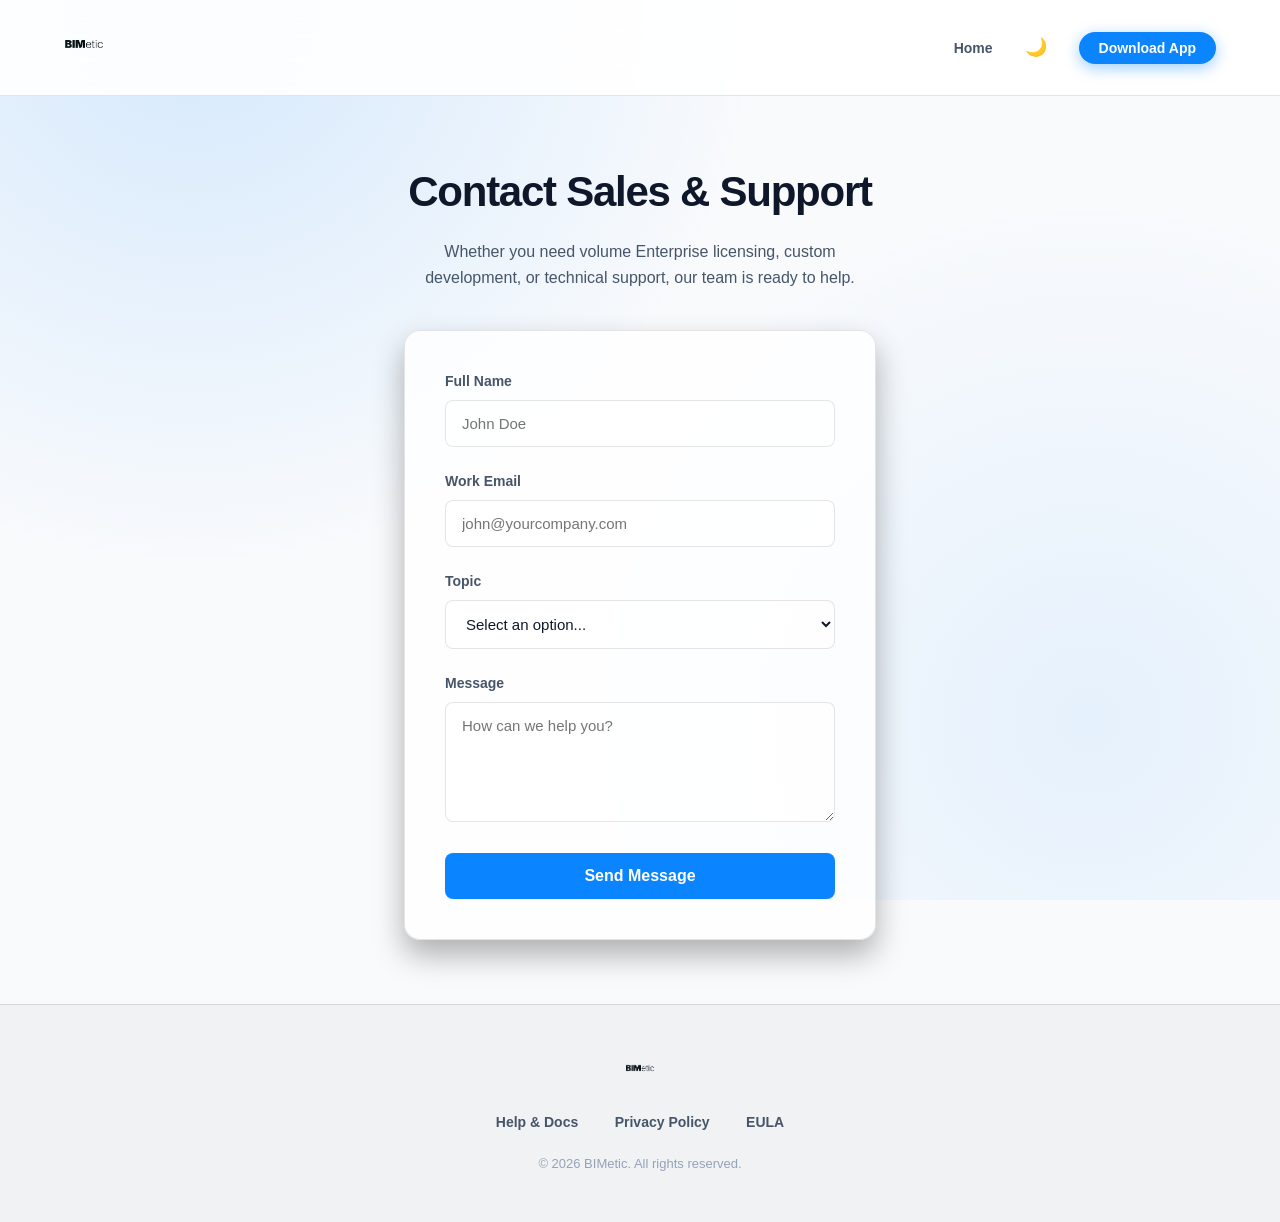
==== contact.html @ 61309993 "Add files via upload" ====
<!DOCTYPE html>
<html lang="en">
<head>
    <meta charset="UTF-8">
    <meta name="viewport" content="width=device-width, initial-scale=1.0">
    <title>BIMetic | Contact Us</title>
    
    <!-- Open Graph / Social SEO Meta Tags -->
    <meta property="og:title" content="BIMetic | Contact Us">
    <meta property="og:description" content="Contact the BIMetic team for enterprise volume licensing or technical support.">
    <meta property="og:image" content="logo.png">
    <meta property="og:type" content="website">
    <meta name="twitter:card" content="summary">
    
    <!-- Privacy-Friendly Analytics (Plausible) -->
    <script defer data-domain="bimetic.com" src="https://plausible.io/js/script.js"></script>

    <link rel="stylesheet" href="styles.css">
    <style>
        .doc-container {
            max-width: 600px; /* Thinner for the contact form */
            margin: 0 auto;
            padding: 4rem 5%;
            text-align: center;
        }
        .doc-container h1 {
            font-size: 42px;
            margin-bottom: 1rem;
            color: var(--text-primary);
        }
        .doc-container p {
            color: var(--text-secondary);
            font-size: 16px;
            margin-bottom: 1rem;
            line-height: 1.6;
        }
    </style>
</head>
<body data-theme="light">
    <header class="navbar">
        <div class="logo">
            <a href="index.html"><img src="logo.png" alt="BIMetic Logo"></a>
        </div>
        <ul class="nav-links">
            <li><a href="index.html">Home</a></li>
            <li><button id="theme-btn" style="background:transparent; border:none; color:var(--text-primary); cursor:pointer; font-size:18px;">🌙</button></li>
            <li><a href="https://apps.autodesk.com/" class="btn-nav" target="_blank">Download App</a></li>
        </ul>
    </header>

    <main class="doc-container">
        <h1>Contact Sales & Support</h1>
        <p>Whether you need volume Enterprise licensing, custom development, or technical support, our team is ready to help.</p>
        
        <form action="mailto:bimetic@gmail.com" method="POST" enctype="text/plain" class="contact-form">
            <div class="form-group">
                <label for="name">Full Name</label>
                <input type="text" id="name" name="name" class="form-control" required placeholder="John Doe">
            </div>
            
            <div class="form-group">
                <label for="email">Work Email</label>
                <input type="email" id="email" name="email" class="form-control" required placeholder="john@yourcompany.com">
            </div>

            <div class="form-group">
                <label for="topic">Topic</label>
                <select id="topic" name="topic" class="form-control" required>
                    <option value="" disabled selected>Select an option...</option>
                    <option value="Enterprise Sales">Enterprise Sales (Volume Seat Packs)</option>
                    <option value="Technical Support">Technical Support & Bug Reports</option>
                    <option value="Feature Request">Feature Request</option>
                    <option value="Other">Other</option>
                </select>
            </div>
            
            <div class="form-group">
                <label for="message">Message</label>
                <textarea id="message" name="message" class="form-control" required placeholder="How can we help you?"></textarea>
            </div>
            
            <button type="submit" class="btn-price btn-price-primary">Send Message</button>

        </form>
    </main>

    <footer class="footer">
        <img src="logo.png" alt="BIMetic Logo">
        <div>
            <a href="help.html">Help & Docs</a>
            <a href="privacy.html">Privacy Policy</a>
            <a href="eula.html">EULA</a>
        </div>
        <p style="font-size: 13px; color: var(--text-muted); margin-top: 20px;">&copy; 2026 BIMetic. All rights reserved.</p>
    </footer>

    <script src="script.js"></script>
</body>
</html>
---- styles.css ----
/* 
  BIMetic Ultra-Premium Web Theme 
  Aesthetic: Deep Dark Mode, Vibrant Accents, High-End SaaS 
*/

:root {
    --bg-main: #08080a; /* Deepest black for background */
    --bg-card: rgba(28, 28, 30, 0.7); /* Apple-like translucent grey */
    --bg-card-hover: rgba(44, 44, 46, 0.9);
    
    --text-primary: #ffffff;
    --text-secondary: #a1a1a6;
    --text-muted: #636366;
    
    --primary-blue: #0a84ff;
    --primary-blue-hover: #0070e0;
    --primary-glow: rgba(10, 132, 255, 0.4);
    
    --success-green: #30d158;
    
    --border-color: rgba(255, 255, 255, 0.1);
    --border-highlight: rgba(10, 132, 255, 0.5);
    
    --nav-bg: rgba(8, 8, 10, 0.8);
    --footer-bg: rgba(0, 0, 0, 0.5);
    
    --transition-smooth: all 0.3s cubic-bezier(0.25, 0.8, 0.25, 1);
}

[data-theme="light"] {
    --bg-main: #f8fafc;
    --bg-card: rgba(255, 255, 255, 0.8);
    --bg-card-hover: rgba(255, 255, 255, 1);
    
    --text-primary: #0f172a;
    --text-secondary: #475569;
    --text-muted: #94a3b8;
    
    --border-color: rgba(0, 0, 0, 0.1);
    --border-highlight: rgba(10, 132, 255, 0.5);
    
    --nav-bg: rgba(255, 255, 255, 0.9);
    --footer-bg: rgba(0, 0, 0, 0.03);
}

[data-theme="light"] .logo img,
[data-theme="light"] .footer img {
    /* If the logo has white text, we invert its brightness in light mode to make it dark */
    filter: brightness(0.1); 
}

* {
    margin: 0;
    padding: 0;
    box-sizing: border-box;
}

body {
    font-family: -apple-system, BlinkMacSystemFont, "SF Pro Display", "Segoe UI", Roboto, Helvetica, Arial, sans-serif;
    -webkit-font-smoothing: antialiased;
    -moz-osx-font-smoothing: grayscale;
    background-color: var(--bg-main);
    color: var(--text-primary);
    line-height: 1.5;
    overflow-x: hidden;
    
    /* Premium glow background */
    background-image: 
        radial-gradient(circle at 15% 0%, rgba(10, 132, 255, 0.15) 0%, transparent 40%),
        radial-gradient(circle at 85% 80%, rgba(10, 132, 255, 0.08) 0%, transparent 40%);
    background-attachment: fixed;
    transition: background-color 0.4s ease, color 0.4s ease;
}

h1, h2, h3 {
    letter-spacing: -0.03em;
}

/* Navbar */
.navbar {
    display: flex;
    justify-content: space-between;
    align-items: center;
    padding: 1.5rem 5%;
    position: sticky;
    top: 0;
    z-index: 100;
    background: var(--nav-bg);
    backdrop-filter: blur(20px);
    -webkit-backdrop-filter: blur(20px);
    border-bottom: 1px solid var(--border-color);
}

.logo img {
    height: 40px;
    object-fit: contain;
}

.nav-links {
    display: flex;
    gap: 2rem;
    list-style: none;
    align-items: center;
}

.nav-links a {
    color: var(--text-secondary);
    text-decoration: none;
    font-weight: 600;
    font-size: 14px;
    transition: var(--transition-smooth);
}

.nav-links a:hover {
    color: var(--text-primary);
}

.btn-nav {
    background: var(--primary-blue);
    color: white !important;
    padding: 8px 20px;
    border-radius: 20px;
    box-shadow: 0 4px 15px var(--primary-glow);
}

.btn-nav:hover {
    background: var(--primary-blue-hover);
    transform: translateY(-2px);
}

/* Header Section */
.hero {
    display: flex;
    flex-direction: column;
    align-items: center;
    text-align: center;
    padding: 6rem 5% 4rem;
    min-height: 60vh;
}

.badge {
    display: inline-flex;
    align-items: center;
    background: rgba(10, 132, 255, 0.1);
    border: 1px solid rgba(10, 132, 255, 0.3);
    border-radius: 100px;
    padding: 6px 16px;
    margin-bottom: 24px;
    font-size: 12px;
    font-weight: 700;
    letter-spacing: 1px;
    color: var(--primary-blue);
    animation: fadeInDown 0.8s ease-out;
}

.hero h1 {
    font-size: clamp(40px, 5vw, 64px);
    font-weight: 800;
    margin-bottom: 24px;
    color: var(--text-primary);
    letter-spacing: -1px;
    line-height: 1.1;
    animation: fadeInUp 0.8s ease-out 0.2s both;
}

.highlight {
    background: linear-gradient(135deg, #0a84ff, #5ac8fa);
    -webkit-background-clip: text;
    -webkit-text-fill-color: transparent;
}

.subtitle {
    font-size: 20px;
    color: var(--text-secondary);
    max-width: 600px;
    margin: 0 auto 40px;
    animation: fadeInUp 0.8s ease-out 0.4s both;
}

/* Demo Section (Surprise Me Animation) */
.demo-container {
    padding: 0 5% 6rem;
    display: flex;
    justify-content: center;
    perspective: 1000px;
    animation: fadeInUp 1s ease-out 0.6s both;
}

.demo-card {
    background: var(--bg-card);
    backdrop-filter: blur(20px);
    -webkit-backdrop-filter: blur(20px);
    border-radius: 20px;
    padding: 4px; /* Thin inner border effect */
    width: 100%;
    max-width: 800px;
    border: 1px solid var(--border-color);
    box-shadow: 0 20px 50px rgba(0,0,0,0.5);
    transition: var(--transition-smooth);
    position: relative;
    overflow: hidden;
}

/* Cool animated glow border around demo */
.demo-card::before {
    content: '';
    position: absolute;
    top: -50%; left: -50%;
    width: 200%; height: 200%;
    background: conic-gradient(transparent, var(--primary-blue), transparent 30%);
    animation: rotate 4s linear infinite;
    z-index: -1;
    opacity: 0.3;
}

@keyframes rotate {
    100% { transform: rotate(360deg); }
}

.demo-inner {
    background: #08080a; /* Hardcode dark theme for terminal readability */
    border-radius: 16px;
    padding: 30px;
    height: 100%;
}

.demo-header {
    display: flex;
    justify-content: space-between;
    align-items: center;
    margin-bottom: 24px;
    border-bottom: 1px solid var(--border-color);
    padding-bottom: 16px;
}

.demo-title {
    font-size: 14px;
    font-weight: 700;
    color: var(--text-secondary);
    letter-spacing: 2px;
}

.demo-controls span {
    display: inline-block;
    width: 12px; height: 12px;
    border-radius: 50%;
    margin-left: 6px;
}
.demo-controls span:nth-child(1) { background: #ff453a; }
.demo-controls span:nth-child(2) { background: #ffd60a; }
.demo-controls span:nth-child(3) { background: #30d158; }

.demo-animation {
    font-family: 'Consolas', 'Courier New', monospace;
    font-size: 15px;
    color: var(--text-secondary);
}

.demo-line {
    margin-bottom: 16px;
    display: flex;
    align-items: center;
    padding: 8px 0;
    border-bottom: 1px dashed rgba(255,255,255,0.05);
}

.demo-old {
    width: 40%;
    text-decoration: line-through;
    color: var(--text-muted);
}

.demo-arrow {
    width: 10%;
    text-align: center;
    color: var(--primary-blue);
    font-weight: bold;
}

.demo-new {
    width: 50%;
    color: var(--text-primary);
    font-weight: bold;
    min-height: 22px; /* Prevent layout shift */
}

/* Features Section */
.features-section {
    padding: 2rem 5% 6rem;
    max-width: 1200px;
    margin: 0 auto;
}

.section-title {
    text-align: center;
    font-size: 36px;
    margin-bottom: 4rem;
}

.features-grid {
    display: grid;
    grid-template-columns: repeat(auto-fit, minmax(300px, 1fr));
    gap: 30px;
}

.feature-card {
    background: var(--bg-card);
    border: 1px solid var(--border-color);
    border-radius: 16px;
    padding: 32px;
    transition: transform 0.1s ease-out, box-shadow 0.3s ease-out, border-color 0.3s ease-out, background 0.3s ease-out;
    position: relative;
    z-index: 1;
}

.feature-card::before {
    content: "";
    position: absolute;
    top: 0; left: 0; right: 0; bottom: 0;
    background: radial-gradient(600px circle at var(--mouse-x, 50%) var(--mouse-y, 50%), rgba(10, 132, 255, 0.08), transparent 40%);
    border-radius: inherit;
    z-index: -1;
    opacity: 0;
    transition: opacity 0.3s;
    pointer-events: none;
}

.feature-card:hover::before {
    opacity: 1;
}

.feature-card:hover {
    border-color: var(--border-highlight);
    box-shadow: 0 15px 30px rgba(0,0,0,0.4);
    background: var(--bg-card-hover);
}

.feature-icon {
    font-size: 32px;
    margin-bottom: 20px;
    background: rgba(10, 132, 255, 0.1);
    width: 60px;
    height: 60px;
    display: flex;
    align-items: center;
    justify-content: center;
    border-radius: 12px;
    color: var(--primary-blue);
}

.feature-card h3 {
    font-size: 20px;
    margin-bottom: 12px;
}

.feature-card p {
    font-size: 15px;
    color: var(--text-secondary);
}

/* Pricing Section */
.pricing-section {
    padding: 2rem 5% 8rem;
    max-width: 1200px;
    margin: 0 auto;
}

.pricing-toggle {
    display: flex;
    justify-content: center;
    margin-bottom: 40px;
}

.toggle-bg {
    background: var(--bg-card);
    padding: 4px;
    border-radius: 30px;
    display: inline-flex;
    border: 1px solid var(--border-color);
}

.toggle-btn {
    padding: 8px 24px;
    border-radius: 20px;
    border: none;
    background: transparent;
    color: var(--text-secondary);
    font-weight: 600;
    cursor: pointer;
    transition: var(--transition-smooth);
}

.toggle-btn.active {
    background: var(--primary-blue);
    color: white;
}

.pricing-grid {
    display: grid;
    grid-template-columns: repeat(auto-fit, minmax(320px, 1fr));
    gap: 30px;
}

.pricing-card {
    background: var(--bg-card);
    border: 1px solid var(--border-color);
    border-radius: 20px;
    padding: 40px;
    display: flex;
    flex-direction: column;
    transition: transform 0.1s ease-out, box-shadow 0.3s ease-out, border-color 0.3s ease-out;
    position: relative;
    z-index: 1;
}

.pricing-card::before {
    content: "";
    position: absolute;
    top: 0; left: 0; right: 0; bottom: 0;
    background: radial-gradient(600px circle at var(--mouse-x, 50%) var(--mouse-y, 50%), rgba(10, 132, 255, 0.08), transparent 40%);
    border-radius: inherit;
    z-index: -1;
    opacity: 0;
    transition: opacity 0.3s;
    pointer-events: none;
}

.pricing-card:hover::before {
    opacity: 1;
}

.pricing-card:hover {
    border-color: var(--border-highlight);
    box-shadow: 0 15px 30px rgba(0,0,0,0.4);
}

.pricing-card.popular {
    border-color: var(--primary-blue);
    position: relative;
    transform: scale(1.05);
    box-shadow: 0 20px 40px rgba(10, 132, 255, 0.15);
}

@media (max-width: 900px) {
    .pricing-card.popular {
        transform: scale(1);
    }
}

.popular-badge {
    position: absolute;
    top: -12px;
    left: 50%;
    transform: translateX(-50%);
    background: var(--primary-blue);
    color: white;
    padding: 4px 16px;
    border-radius: 20px;
    font-size: 12px;
    font-weight: 700;
    letter-spacing: 1px;
}

.pricing-tier {
    font-size: 18px;
    font-weight: 700;
    margin-bottom: 16px;
}

.pricing-price {
    font-size: 48px;
    font-weight: 800;
    margin-bottom: 8px;
}

.pricing-price span {
    font-size: 16px;
    color: var(--text-secondary);
    font-weight: 400;
}

.pricing-desc {
    color: var(--text-secondary);
    font-size: 14px;
    margin-bottom: 32px;
    min-height: 42px;
}

.pricing-features {
    list-style: none;
    margin-bottom: 40px;
    flex: 1;
}

.pricing-features li {
    margin-bottom: 16px;
    display: flex;
    align-items: center;
    font-size: 15px;
}

.pricing-features li::before {
    content: '✓';
    color: var(--primary-blue);
    font-weight: bold;
    margin-right: 12px;
}

.btn-price {
    width: 100%;
    padding: 14px 0;
    border-radius: 8px;
    font-weight: 700;
    font-size: 16px;
    cursor: pointer;
    transition: var(--transition-smooth);
    border: none;
}

.btn-price-primary {
    background: var(--primary-blue);
    color: white;
}

.btn-price-primary:hover {
    background: var(--primary-blue-hover);
    box-shadow: 0 4px 15px var(--primary-glow);
}

.btn-price-outline {
    background: transparent;
    border: 1px solid var(--border-color);
    color: var(--text-primary);
}

.btn-price-outline:hover {
    background: rgba(255,255,255,0.05);
    border-color: var(--text-secondary);
}

/* Footer */
.footer {
    padding: 3rem 5%;
    text-align: center;
    border-top: 1px solid var(--border-color);
    background: var(--footer-bg);
}

.footer img {
    height: 30px;
    margin-bottom: 20px;
}

.footer a {
    color: var(--text-secondary);
    text-decoration: none;
    font-size: 14px;
    margin: 0 16px;
    font-weight: 600;
    transition: color 0.2s;
}

.footer a:hover {
    color: var(--primary-blue);
}

/* Animations */
@keyframes fadeInUp {
    from { opacity: 0; transform: translateY(30px); }
    to { opacity: 1; transform: translateY(0); }
}

@keyframes fadeInDown {
    from { opacity: 0; transform: translateY(-20px); }
    to { opacity: 1; transform: translateY(0); }
}

.animate-on-scroll {
    opacity: 0;
}
.animate-on-scroll.visible {
    animation: fadeInUp 0.8s cubic-bezier(0.25, 0.8, 0.25, 1) forwards;
}

/* Contact Form Styles */
.contact-form {
    background: var(--bg-card);
    border: 1px solid var(--border-color);
    border-radius: 16px;
    padding: 40px;
    margin-top: 40px;
    box-shadow: 0 15px 30px rgba(0,0,0,0.3);
}

.form-group {
    margin-bottom: 24px;
    text-align: left;
}

.form-group label {
    display: block;
    margin-bottom: 8px;
    font-size: 14px;
    font-weight: 600;
    color: var(--text-secondary);
}

.form-control {
    width: 100%;
    padding: 14px 16px;
    border-radius: 8px;
    border: 1px solid var(--border-color);
    background: rgba(0,0,0,0.2);
    color: var(--text-primary);
    font-family: inherit;
    font-size: 15px;
    transition: var(--transition-smooth);
}

[data-theme="light"] .form-control {
    background: rgba(255,255,255,0.5);
}

.form-control:focus {
    outline: none;
    border-color: var(--primary-blue);
    box-shadow: 0 0 0 3px var(--primary-glow);
}

textarea.form-control {
    resize: vertical;
    min-height: 120px;
}
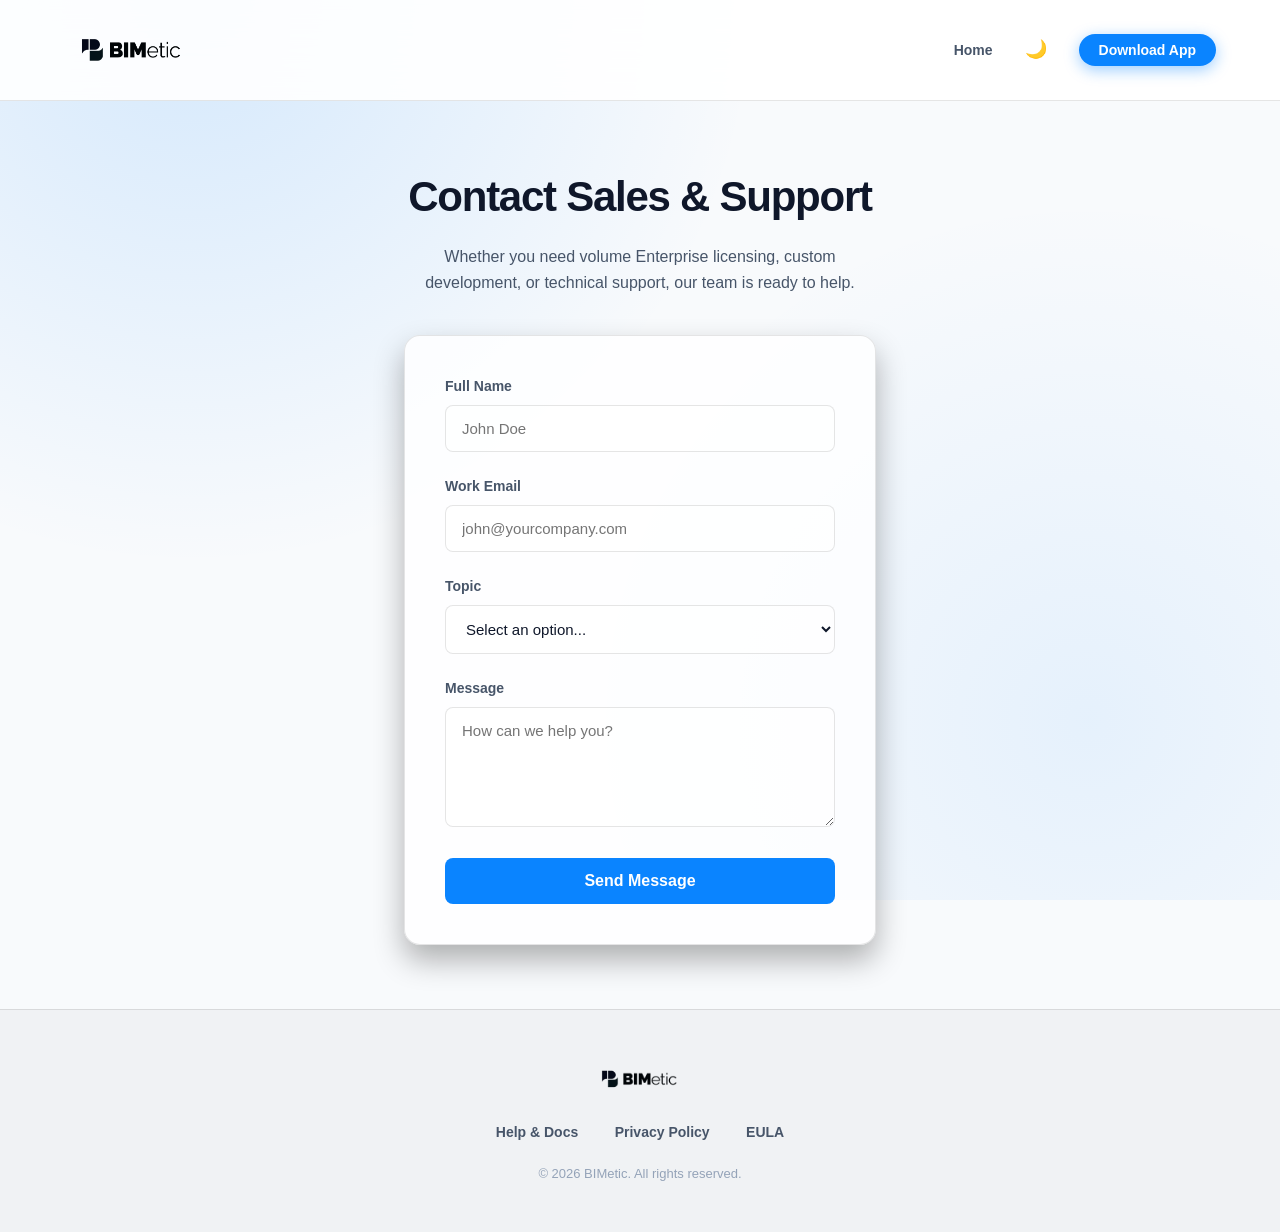
==== commit f62ff586: "Add files via upload" ====
--- a/contact.html
+++ b/contact.html
@@ -4,7 +4,7 @@
     <meta charset="UTF-8">
     <meta name="viewport" content="width=device-width, initial-scale=1.0">
     <title>BIMetic | Contact Us</title>
-    
+    <link rel="icon" type="image/png" href="icon.png">
     <!-- Open Graph / Social SEO Meta Tags -->
     <meta property="og:title" content="BIMetic | Contact Us">
     <meta property="og:description" content="Contact the BIMetic team for enterprise volume licensing or technical support.">
@@ -52,7 +52,7 @@
         <h1>Contact Sales & Support</h1>
         <p>Whether you need volume Enterprise licensing, custom development, or technical support, our team is ready to help.</p>
         
-        <form action="mailto:bimetic@gmail.com" method="POST" enctype="text/plain" class="contact-form">
+        <form id="contactForm" class="contact-form">
             <div class="form-group">
                 <label for="name">Full Name</label>
                 <input type="text" id="name" name="name" class="form-control" required placeholder="John Doe">
@@ -84,8 +84,27 @@
         </form>
     </main>
 
+    <script>
+        // Use Javascript to build the email cleanly, avoiding the Chrome "Insecure Form" warning
+        document.getElementById('contactForm').addEventListener('submit', function(e) {
+            e.preventDefault(); 
+            
+            const name = document.getElementById('name').value;
+            const email = document.getElementById('email').value;
+            const topic = document.getElementById('topic').value;
+            const message = document.getElementById('message').value;
+            
+            const subject = encodeURIComponent(`BIMetic Inquiry: ${topic}`);
+            const body = encodeURIComponent(`Name: ${name}\nEmail: ${email}\nTopic: ${topic}\n\nMessage:\n${message}`);
+            
+            window.location.href = `mailto:bimetic@gmail.com?subject=${subject}&body=${body}`;
+        });
+    </script>
+
     <footer class="footer">
-        <img src="logo.png" alt="BIMetic Logo">
+        <div class="logo">
+            <img src="logo.png" alt="BIMetic Logo">
+        </div>
         <div>
             <a href="help.html">Help & Docs</a>
             <a href="privacy.html">Privacy Policy</a>
--- a/styles.css
+++ b/styles.css
@@ -91,9 +91,27 @@
     border-bottom: 1px solid var(--border-color);
 }
 
+.logo {
+    position: relative;
+    z-index: 1;
+    padding: 6px 14px;
+    border-radius: 8px;
+    display: inline-flex;
+    align-items: center;
+    background-color: transparent;
+    transition: background-color 0.3s ease, box-shadow 0.3s ease;
+}
+
 .logo img {
     height: 40px;
     object-fit: contain;
+    display: block;
+}
+
+/* Clean white container for dark logo in Dark Mode */
+[data-theme="dark"] .logo {
+    background-color: rgba(255, 255, 255, 0.95);
+    box-shadow: 0 2px 10px rgba(0,0,0,0.2);
 }
 
 .nav-links {
@@ -358,6 +376,116 @@
     color: var(--text-secondary);
 }
 
+/* ROI Calculator */
+.roi-section {
+    padding: 2rem 5% 4rem;
+    max-width: 900px;
+    margin: 0 auto;
+}
+
+.roi-container {
+    background: var(--bg-card);
+    border: 1px solid var(--border-color);
+    border-radius: 20px;
+    padding: 40px;
+    display: grid;
+    grid-template-columns: 1fr 1fr;
+    gap: 40px;
+    box-shadow: 0 15px 30px rgba(0,0,0,0.3);
+}
+
+.roi-sliders {
+    display: flex;
+    flex-direction: column;
+    justify-content: center;
+    gap: 30px;
+}
+
+.slider-group label {
+    display: flex;
+    justify-content: space-between;
+    font-size: 16px;
+    color: var(--text-secondary);
+    margin-bottom: 12px;
+}
+
+.highlight-text {
+    color: var(--primary-blue);
+    font-weight: bold;
+}
+
+input[type=range] {
+    -webkit-appearance: none;
+    width: 100%;
+    background: transparent;
+}
+
+input[type=range]::-webkit-slider-thumb {
+    -webkit-appearance: none;
+    height: 24px;
+    width: 24px;
+    border-radius: 50%;
+    background: var(--primary-blue);
+    cursor: pointer;
+    margin-top: -10px;
+    box-shadow: 0 0 10px rgba(10, 132, 255, 0.5);
+}
+
+input[type=range]::-webkit-slider-runnable-track {
+    width: 100%;
+    height: 6px;
+    cursor: pointer;
+    background: var(--border-color);
+    border-radius: 3px;
+}
+
+.roi-results {
+    background: rgba(10, 132, 255, 0.05);
+    border-radius: 16px;
+    padding: 30px;
+    display: flex;
+    flex-direction: column;
+    justify-content: center;
+    align-items: center;
+    border: 1px solid rgba(10, 132, 255, 0.2);
+    text-align: center;
+}
+
+.roi-stat {
+    margin-bottom: 24px;
+}
+
+.roi-stat:last-child {
+    margin-bottom: 0;
+}
+
+.roi-stat h4 {
+    color: var(--text-secondary);
+    font-size: 14px;
+    text-transform: uppercase;
+    letter-spacing: 1px;
+    margin-bottom: 8px;
+}
+
+.roi-number {
+    font-size: 48px;
+    font-weight: 800;
+    color: var(--text-primary);
+}
+
+.roi-disclaimer {
+    font-size: 12px;
+    color: var(--text-secondary);
+    margin-top: 8px;
+    opacity: 0.7;
+}
+
+@media (max-width: 768px) {
+    .roi-container {
+        grid-template-columns: 1fr;
+    }
+}
+
 /* Pricing Section */
 .pricing-section {
     padding: 2rem 5% 8rem;
@@ -397,8 +525,14 @@
 
 .pricing-grid {
     display: grid;
-    grid-template-columns: repeat(auto-fit, minmax(320px, 1fr));
+    grid-template-columns: repeat(3, 1fr);
     gap: 30px;
+}
+
+@media (max-width: 950px) {
+    .pricing-grid {
+        grid-template-columns: 1fr;
+    }
 }
 
 .pricing-card {
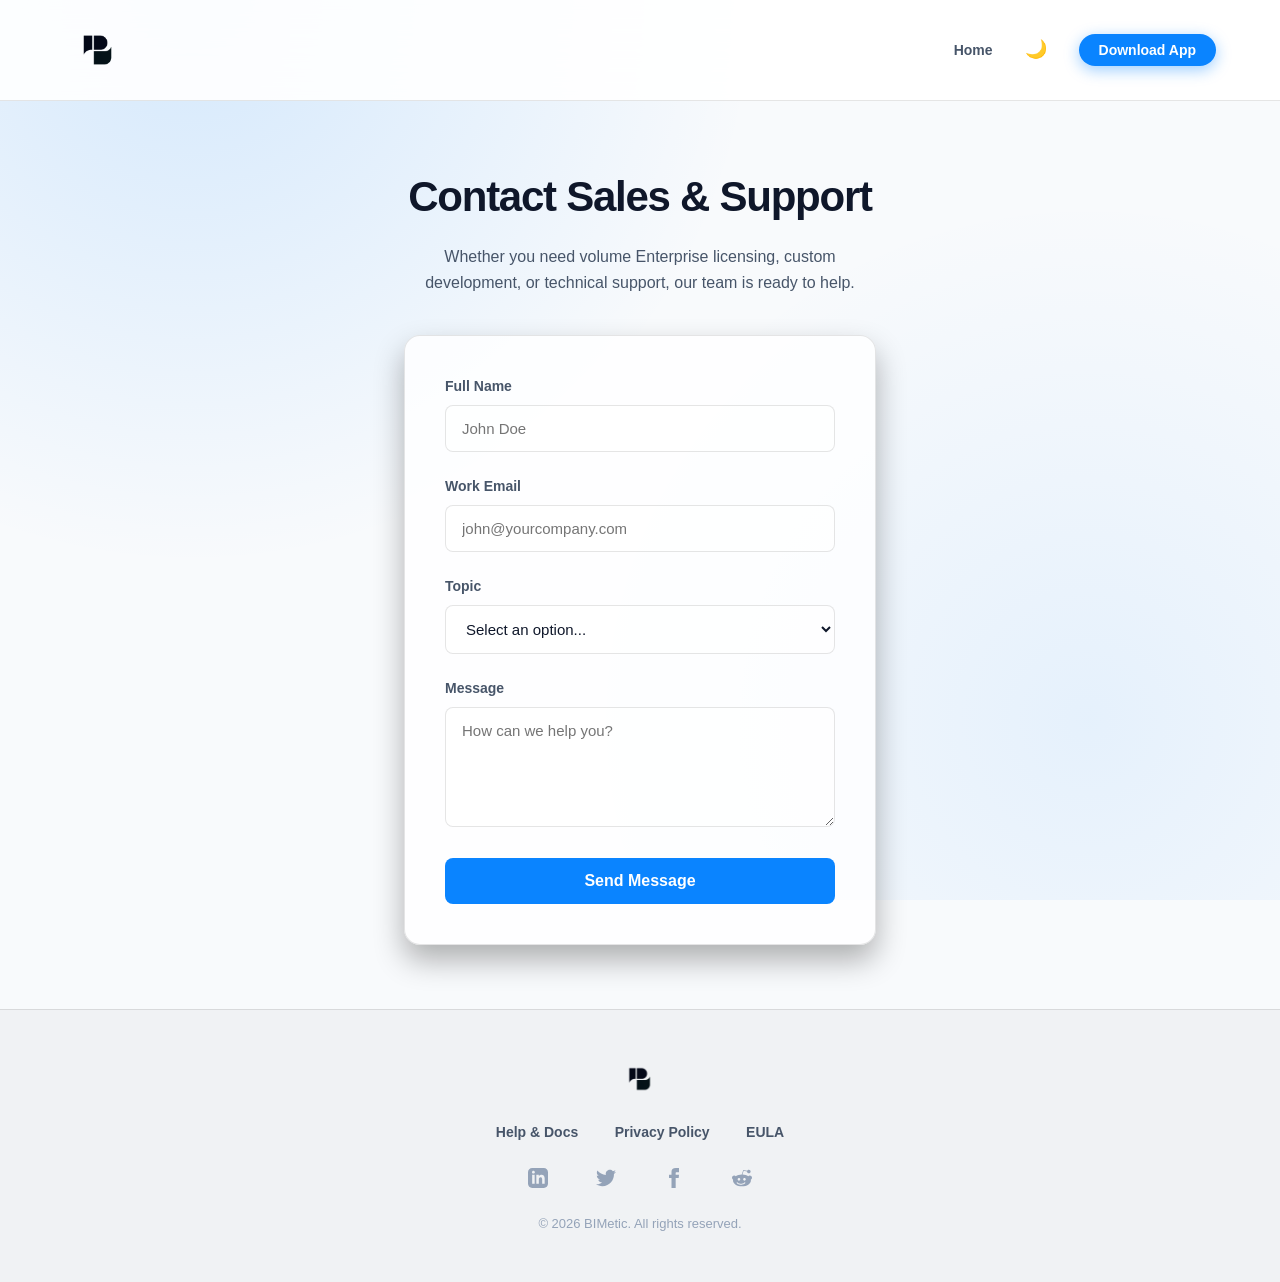
==== commit 9ea61bf1: "Add files via upload" ====
--- a/contact.html
+++ b/contact.html
@@ -1,118 +1,128 @@
-<!DOCTYPE html>
-<html lang="en">
-<head>
-    <meta charset="UTF-8">
-    <meta name="viewport" content="width=device-width, initial-scale=1.0">
-    <title>BIMetic | Contact Us</title>
-    <link rel="icon" type="image/png" href="icon.png">
-    <!-- Open Graph / Social SEO Meta Tags -->
-    <meta property="og:title" content="BIMetic | Contact Us">
-    <meta property="og:description" content="Contact the BIMetic team for enterprise volume licensing or technical support.">
-    <meta property="og:image" content="logo.png">
-    <meta property="og:type" content="website">
-    <meta name="twitter:card" content="summary">
-    
-    <!-- Privacy-Friendly Analytics (Plausible) -->
-    <script defer data-domain="bimetic.com" src="https://plausible.io/js/script.js"></script>
-
-    <link rel="stylesheet" href="styles.css">
-    <style>
-        .doc-container {
-            max-width: 600px; /* Thinner for the contact form */
-            margin: 0 auto;
-            padding: 4rem 5%;
-            text-align: center;
-        }
-        .doc-container h1 {
-            font-size: 42px;
-            margin-bottom: 1rem;
-            color: var(--text-primary);
-        }
-        .doc-container p {
-            color: var(--text-secondary);
-            font-size: 16px;
-            margin-bottom: 1rem;
-            line-height: 1.6;
-        }
-    </style>
-</head>
-<body data-theme="light">
-    <header class="navbar">
-        <div class="logo">
-            <a href="index.html"><img src="logo.png" alt="BIMetic Logo"></a>
-        </div>
-        <ul class="nav-links">
-            <li><a href="index.html">Home</a></li>
-            <li><button id="theme-btn" style="background:transparent; border:none; color:var(--text-primary); cursor:pointer; font-size:18px;">🌙</button></li>
-            <li><a href="https://apps.autodesk.com/" class="btn-nav" target="_blank">Download App</a></li>
-        </ul>
-    </header>
-
-    <main class="doc-container">
-        <h1>Contact Sales & Support</h1>
-        <p>Whether you need volume Enterprise licensing, custom development, or technical support, our team is ready to help.</p>
-        
-        <form id="contactForm" class="contact-form">
-            <div class="form-group">
-                <label for="name">Full Name</label>
-                <input type="text" id="name" name="name" class="form-control" required placeholder="John Doe">
-            </div>
-            
-            <div class="form-group">
-                <label for="email">Work Email</label>
-                <input type="email" id="email" name="email" class="form-control" required placeholder="john@yourcompany.com">
-            </div>
-
-            <div class="form-group">
-                <label for="topic">Topic</label>
-                <select id="topic" name="topic" class="form-control" required>
-                    <option value="" disabled selected>Select an option...</option>
-                    <option value="Enterprise Sales">Enterprise Sales (Volume Seat Packs)</option>
-                    <option value="Technical Support">Technical Support & Bug Reports</option>
-                    <option value="Feature Request">Feature Request</option>
-                    <option value="Other">Other</option>
-                </select>
-            </div>
-            
-            <div class="form-group">
-                <label for="message">Message</label>
-                <textarea id="message" name="message" class="form-control" required placeholder="How can we help you?"></textarea>
-            </div>
-            
-            <button type="submit" class="btn-price btn-price-primary">Send Message</button>
-
-        </form>
-    </main>
-
-    <script>
-        // Use Javascript to build the email cleanly, avoiding the Chrome "Insecure Form" warning
-        document.getElementById('contactForm').addEventListener('submit', function(e) {
-            e.preventDefault(); 
-            
-            const name = document.getElementById('name').value;
-            const email = document.getElementById('email').value;
-            const topic = document.getElementById('topic').value;
-            const message = document.getElementById('message').value;
-            
-            const subject = encodeURIComponent(`BIMetic Inquiry: ${topic}`);
-            const body = encodeURIComponent(`Name: ${name}\nEmail: ${email}\nTopic: ${topic}\n\nMessage:\n${message}`);
-            
-            window.location.href = `mailto:bimetic@gmail.com?subject=${subject}&body=${body}`;
-        });
-    </script>
-
-    <footer class="footer">
-        <div class="logo">
-            <img src="logo.png" alt="BIMetic Logo">
-        </div>
-        <div>
-            <a href="help.html">Help & Docs</a>
-            <a href="privacy.html">Privacy Policy</a>
-            <a href="eula.html">EULA</a>
+<!DOCTYPE html>
+<html lang="en">
+<head>
+    <meta charset="UTF-8">
+    <meta name="viewport" content="width=device-width, initial-scale=1.0">
+    <title>BIMetic | Contact Us</title>
+    <link rel="icon" type="image/png" href="icon.png">
+    <!-- Open Graph / Social SEO Meta Tags -->
+    <meta property="og:title" content="BIMetic | Contact Us">
+    <meta property="og:description" content="Contact the BIMetic team for enterprise volume licensing or technical support.">
+    <meta property="og:image" content="logo.png">
+    <meta property="og:type" content="website">
+    <meta name="twitter:card" content="summary">
+    
+    <!-- Privacy-Friendly Analytics (Plausible) -->
+    <script defer data-domain="bimetic.com" src="https://plausible.io/js/script.js"></script>
+
+    <link rel="stylesheet" href="styles.css">
+    <style>
+        .doc-container {
+            max-width: 600px; /* Thinner for the contact form */
+            margin: 0 auto;
+            padding: 4rem 5%;
+            text-align: center;
+        }
+        .doc-container h1 {
+            font-size: 42px;
+            margin-bottom: 1rem;
+            color: var(--text-primary);
+        }
+        .doc-container p {
+            color: var(--text-secondary);
+            font-size: 16px;
+            margin-bottom: 1rem;
+            line-height: 1.6;
+        }
+    </style>
+</head>
+<body data-theme="light">
+    <header class="navbar">
+        <div class="logo">
+            <a href="index.html"><img src="logo_full.png" alt="BIMetic Logo"></a>
+        </div>
+        <ul class="nav-links">
+            <li><a href="index.html">Home</a></li>
+            <li><button id="theme-btn" style="background:transparent; border:none; color:var(--text-primary); cursor:pointer; font-size:18px;">🌙</button></li>
+            <li><a href="https://apps.autodesk.com/" class="btn-nav" target="_blank">Download App</a></li>
+        </ul>
+    </header>
+
+    <main class="doc-container">
+        <h1>Contact Sales & Support</h1>
+        <p>Whether you need volume Enterprise licensing, custom development, or technical support, our team is ready to help.</p>
+        
+        <form action="https://formsubmit.co/432db6a127d83f4c732cf64e13d89a62" method="POST" class="contact-form" id="contactForm">
+            <!-- Anti-spam honeypot -->
+            <input type="text" name="_honey" style="display:none">
+            <!-- Disable captcha for a smoother experience -->
+            <input type="hidden" name="_captcha" value="false">
+            <!-- Email subject format -->
+            <input type="hidden" name="_subject" value="New BIMetic Website Inquiry!">
+
+            <div class="form-group">
+                <label for="name">Full Name</label>
+                <input type="text" id="name" name="name" class="form-control" required placeholder="John Doe">
+            </div>
+            
+            <div class="form-group">
+                <label for="email">Work Email</label>
+                <input type="email" id="email" name="email" class="form-control" required placeholder="john@yourcompany.com">
+            </div>
+
+            <div class="form-group">
+                <label for="topic">Topic</label>
+                <select id="topic" name="topic" class="form-control" required>
+                    <option value="" disabled selected>Select an option...</option>
+                    <option value="Enterprise Sales">Enterprise Sales (Volume Seat Packs)</option>
+                    <option value="Technical Support">Technical Support & Bug Reports</option>
+                    <option value="Feature Request">Feature Request</option>
+                    <option value="Other">Other</option>
+                </select>
+            </div>
+            
+            <div class="form-group">
+                <label for="message">Message</label>
+                <textarea id="message" name="message" class="form-control" required placeholder="How can we help you?"></textarea>
+            </div>
+            
+            <button type="submit" class="btn-price btn-price-primary">Send Message</button>
+
+            <p id="successMessage" style="display: none; color: #10b981; margin-top: 15px; font-weight: bold;">
+                Message sent successfully! We will get back to you soon.
+            </p>
+        </form>
+    </main>
+
+    <script>
+        // Check if the URL has ?success=true from FormSubmit redirect
+        if (window.location.search.includes('success=true')) {
+            document.getElementById('successMessage').style.display = 'block';
+            // Clean up the URL
+            window.history.replaceState({}, document.title, window.location.pathname);
+        }
+    </script>
+
+    <footer class="footer">
+        <div class="logo">
+            <img src="logo_full.png" alt="BIMetic Logo">
+        </div>
+        <div>
+            <a href="help.html">Help & Docs</a>
+            <a href="privacy.html">Privacy Policy</a>
+            <a href="eula.html">EULA</a>
+        </div>
+                <div class="social-links" style="margin-top: 24px; display: flex; gap: 16px; justify-content: center; align-items: center;">
+            <a href="https://linkedin.com/company/bimetic" target="_blank" aria-label="LinkedIn" style="color: var(--text-muted); transition: color 0.2s;" onmouseover="this.style.color='var(--text-primary)'" onmouseout="this.style.color='var(--text-muted)'"><svg width="20" height="20" viewBox="0 0 24 24" fill="currentColor"><path d="M19 0h-14c-2.761 0-5 2.239-5 5v14c0 2.761 2.239 5 5 5h14c2.762 0 5-2.239 5-5v-14c0-2.761-2.238-5-5-5zm-11 19h-3v-11h3v11zm-1.5-12.268c-.966 0-1.75-.79-1.75-1.764s.784-1.764 1.75-1.764 1.75.79 1.75 1.764-.783 1.764-1.75 1.764zm13.5 12.268h-3v-5.604c0-3.368-4-3.113-4 0v5.604h-3v-11h3v1.765c1.396-2.586 7-2.777 7 2.476v6.759z"/></svg></a>
+            <a href="https://twitter.com/bimetic" target="_blank" aria-label="Twitter" style="color: var(--text-muted); transition: color 0.2s;" onmouseover="this.style.color='var(--text-primary)'" onmouseout="this.style.color='var(--text-muted)'"><svg width="20" height="20" viewBox="0 0 24 24" fill="currentColor"><path d="M24 4.557c-.883.392-1.832.656-2.828.775 1.017-.609 1.798-1.574 2.165-2.724-.951.564-2.005.974-3.127 1.195-.897-.957-2.178-1.555-3.594-1.555-3.179 0-5.515 2.966-4.797 6.045-4.091-.205-7.719-2.165-10.148-5.144-1.29 2.213-.669 5.108 1.523 6.574-.806-.026-1.566-.247-2.229-.616-.054 2.281 1.581 4.415 3.949 4.89-.693.188-1.452.232-2.224.084.626 1.956 2.444 3.379 4.6 3.419-2.07 1.623-4.678 2.348-7.29 2.04 2.179 1.397 4.768 2.212 7.548 2.212 9.142 0 14.307-7.721 13.995-14.646.962-.695 1.797-1.562 2.457-2.549z"/></svg></a>
+            <a href="https://facebook.com/bimetic" target="_blank" aria-label="Facebook" style="color: var(--text-muted); transition: color 0.2s;" onmouseover="this.style.color='var(--text-primary)'" onmouseout="this.style.color='var(--text-muted)'"><svg width="20" height="20" viewBox="0 0 24 24" fill="currentColor"><path d="M9 8h-3v4h3v12h5v-12h3.642l.358-4h-4v-1.667c0-.955.192-1.333 1.115-1.333h2.885v-5h-3.808c-3.596 0-5.192 1.583-5.192 4.615v3.385z"/></svg></a>
+            <a href="https://reddit.com/r/bimetic" target="_blank" aria-label="Reddit" style="color: var(--text-muted); transition: color 0.2s;" onmouseover="this.style.color='var(--text-primary)'" onmouseout="this.style.color='var(--text-muted)'"><svg width="20" height="20" viewBox="0 0 24 24" fill="currentColor"><path d="M24 11.779c0-1.459-1.192-2.645-2.657-2.645-.715 0-1.363.286-1.84.746-1.81-1.191-4.259-1.949-6.971-2.046l1.483-4.669 4.016.941-.006.058c0 1.193.975 2.163 2.174 2.163 1.198 0 2.172-.97 2.172-2.163s-.975-2.164-2.172-2.164c-.92 0-1.704.574-2.021 1.379l-4.329-1.015c-.189-.046-.381.063-.44.249l-1.654 5.207c-2.838.034-5.409.798-7.3 2.025-.474-.438-1.103-.712-1.799-.712-1.465 0-2.656 1.187-2.656 2.646 0 .97.533 1.811 1.317 2.271-.052.282-.086.567-.086.857 0 3.911 4.808 7.093 10.719 7.093s10.72-3.182 10.72-7.093c0-.274-.029-.544-.075-.81.832-.447 1.405-1.312 1.405-2.318zm-17.224 1.816c0-.868.71-1.575 1.582-1.575.872 0 1.581.707 1.581 1.575s-.709 1.574-1.581 1.574-1.582-.706-1.582-1.574zm9.061 4.669c-1.797 1.797-5.008 1.831-5.042 1.831-.033 0-3.243-.034-5.04-1.831-.245-.245-.245-.643 0-.888.245-.245.643-.245.888 0 1.258 1.257 3.398 1.464 4.152 1.464.755 0 2.894-.207 4.152-1.464.245-.245.643-.245.888 0 .245.245.245.643 0 .888zm-.875-3.095c-.872 0-1.581-.706-1.581-1.574 0-.868.709-1.575 1.581-1.575s1.581.707 1.581 1.575c0 .868-.709 1.574-1.581 1.574z"/></svg></a>
         </div>
         <p style="font-size: 13px; color: var(--text-muted); margin-top: 20px;">&copy; 2026 BIMetic. All rights reserved.</p>
-    </footer>
-
-    <script src="script.js"></script>
-</body>
-</html>
+    </footer>
+    </footer>
+
+    <script src="script.js"></script>
+</body>
+</html>
+
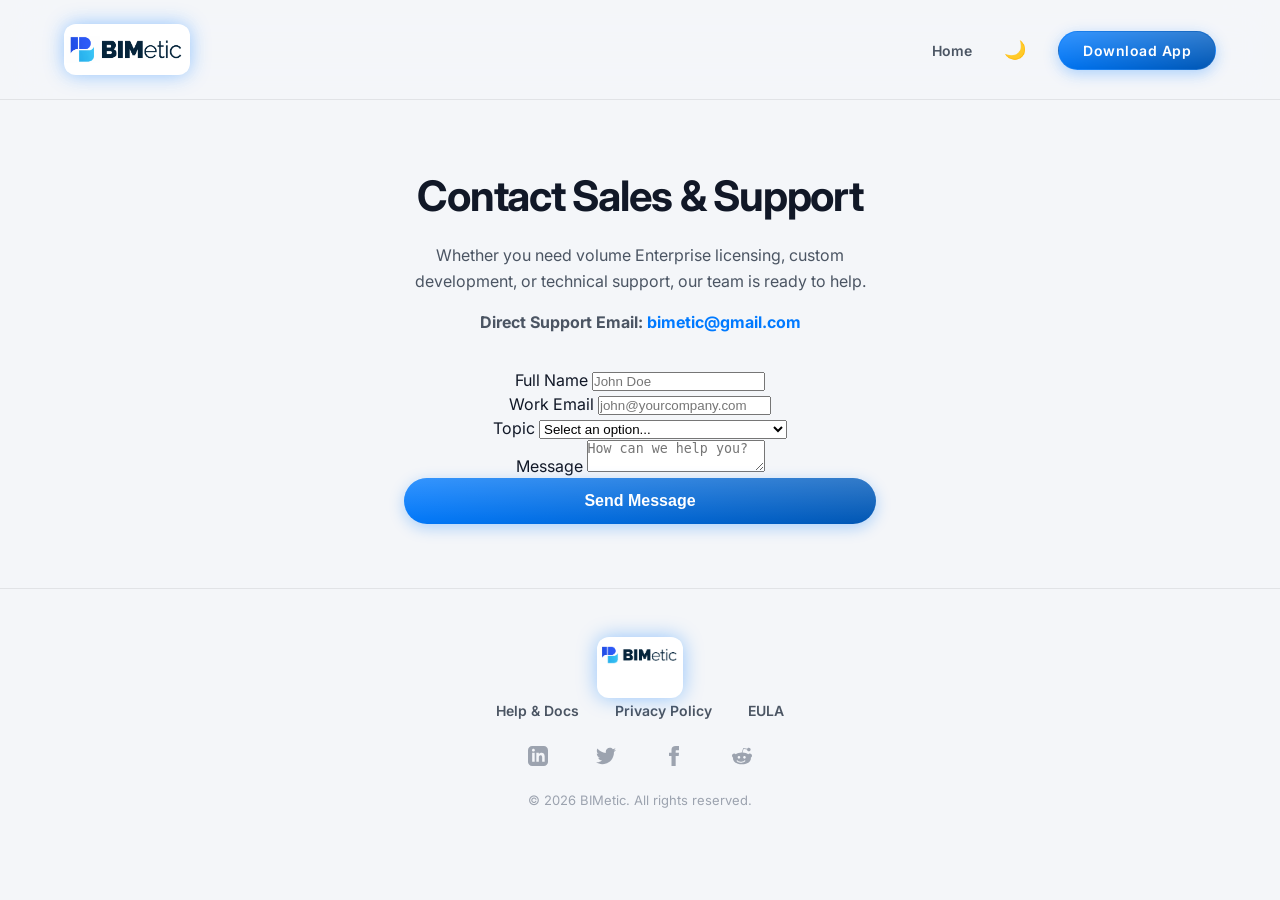
==== commit 0990df8a: "Add files via upload" ====
--- a/contact.html
+++ b/contact.html
@@ -37,81 +37,121 @@
     </style>
 </head>
 <body data-theme="light">
-    <header class="navbar">
-        <div class="logo">
-            <a href="index.html"><img src="logo_full.png" alt="BIMetic Logo"></a>
-        </div>
-        <ul class="nav-links">
-            <li><a href="index.html">Home</a></li>
-            <li><button id="theme-btn" style="background:transparent; border:none; color:var(--text-primary); cursor:pointer; font-size:18px;">🌙</button></li>
-            <li><a href="https://apps.autodesk.com/" class="btn-nav" target="_blank">Download App</a></li>
-        </ul>
-    </header>
-
-    <main class="doc-container">
-        <h1>Contact Sales & Support</h1>
-        <p>Whether you need volume Enterprise licensing, custom development, or technical support, our team is ready to help.</p>
-        
-        <form action="https://formsubmit.co/432db6a127d83f4c732cf64e13d89a62" method="POST" class="contact-form" id="contactForm">
-            <!-- Anti-spam honeypot -->
-            <input type="text" name="_honey" style="display:none">
-            <!-- Disable captcha for a smoother experience -->
-            <input type="hidden" name="_captcha" value="false">
-            <!-- Email subject format -->
-            <input type="hidden" name="_subject" value="New BIMetic Website Inquiry!">
-
-            <div class="form-group">
-                <label for="name">Full Name</label>
-                <input type="text" id="name" name="name" class="form-control" required placeholder="John Doe">
-            </div>
-            
-            <div class="form-group">
-                <label for="email">Work Email</label>
-                <input type="email" id="email" name="email" class="form-control" required placeholder="john@yourcompany.com">
-            </div>
-
-            <div class="form-group">
-                <label for="topic">Topic</label>
-                <select id="topic" name="topic" class="form-control" required>
-                    <option value="" disabled selected>Select an option...</option>
-                    <option value="Enterprise Sales">Enterprise Sales (Volume Seat Packs)</option>
-                    <option value="Technical Support">Technical Support & Bug Reports</option>
-                    <option value="Feature Request">Feature Request</option>
-                    <option value="Other">Other</option>
-                </select>
-            </div>
-            
-            <div class="form-group">
-                <label for="message">Message</label>
-                <textarea id="message" name="message" class="form-control" required placeholder="How can we help you?"></textarea>
-            </div>
-            
-            <button type="submit" class="btn-price btn-price-primary">Send Message</button>
-
-            <p id="successMessage" style="display: none; color: #10b981; margin-top: 15px; font-weight: bold;">
-                Message sent successfully! We will get back to you soon.
-            </p>
-        </form>
-    </main>
-
-    <script>
-        // Check if the URL has ?success=true from FormSubmit redirect
-        if (window.location.search.includes('success=true')) {
-            document.getElementById('successMessage').style.display = 'block';
-            // Clean up the URL
-            window.history.replaceState({}, document.title, window.location.pathname);
-        }
-    </script>
-
-    <footer class="footer">
-        <div class="logo">
-            <img src="logo_full.png" alt="BIMetic Logo">
-        </div>
-        <div>
-            <a href="help.html">Help & Docs</a>
-            <a href="privacy.html">Privacy Policy</a>
-            <a href="eula.html">EULA</a>
-        </div>
+<!DOCTYPE html>
+<html lang="en">
+<head>
+    <meta charset="UTF-8">
+    <meta name="viewport" content="width=device-width, initial-scale=1.0">
+    <title>BIMetic | Contact Us</title>
+    <link rel="icon" type="image/png" href="icon.png">
+    <!-- Open Graph / Social SEO Meta Tags -->
+    <meta property="og:title" content="BIMetic | Contact Us">
+    <meta property="og:description" content="Contact the BIMetic team for enterprise volume licensing or technical support.">
+    <meta property="og:image" content="logo.png">
+    <meta property="og:type" content="website">
+    <meta name="twitter:card" content="summary">
+    
+    <!-- Privacy-Friendly Analytics (Plausible) -->
+    <script defer data-domain="bimetic.com" src="https://plausible.io/js/script.js"></script>
+
+    <link rel="stylesheet" href="styles.css">
+    <style>
+        .doc-container {
+            max-width: 600px; /* Thinner for the contact form */
+            margin: 0 auto;
+            padding: 4rem 5%;
+            text-align: center;
+        }
+        .doc-container h1 {
+            font-size: 42px;
+            margin-bottom: 1rem;
+            color: var(--text-primary);
+        }
+        .doc-container p {
+            color: var(--text-secondary);
+            font-size: 16px;
+            margin-bottom: 1rem;
+            line-height: 1.6;
+        }
+    </style>
+</head>
+<body data-theme="light">
+    <header class="navbar">
+        <div class="logo">
+            <a href="index.html"><img src="logo_full.png" alt="BIMetic Logo"></a>
+        </div>
+        <ul class="nav-links">
+            <li><a href="index.html">Home</a></li>
+            <li><button id="theme-btn" style="background:transparent; border:none; color:var(--text-primary); cursor:pointer; font-size:18px;">🌙</button></li>
+            <li><a href="https://apps.autodesk.com/" class="btn-nav" target="_blank">Download App</a></li>
+        </ul>
+    </header>
+
+    <main class="doc-container">
+        <h1>Contact Sales & Support</h1>
+        <p>Whether you need volume Enterprise licensing, custom development, or technical support, our team is ready to help.</p>
+        <p style="margin-bottom: 2rem;"><strong>Direct Support Email:</strong> <a href="mailto:bimetic@gmail.com" style="color: var(--primary-blue); text-decoration: none; font-weight: bold;">bimetic@gmail.com</a></p>
+        
+        <form action="https://formsubmit.co/432db6a127d83f4c732cf64e13d89a62" method="POST" class="contact-form" id="contactForm">
+            <!-- Anti-spam honeypot -->
+            <input type="text" name="_honey" style="display:none">
+            <!-- Disable captcha for a smoother experience -->
+            <input type="hidden" name="_captcha" value="false">
+            <!-- Email subject format -->
+            <input type="hidden" name="_subject" value="New BIMetic Website Inquiry!">
+
+            <div class="form-group">
+                <label for="name">Full Name</label>
+                <input type="text" id="name" name="name" class="form-control" required placeholder="John Doe">
+            </div>
+            
+            <div class="form-group">
+                <label for="email">Work Email</label>
+                <input type="email" id="email" name="email" class="form-control" required placeholder="john@yourcompany.com">
+            </div>
+
+            <div class="form-group">
+                <label for="topic">Topic</label>
+                <select id="topic" name="topic" class="form-control" required>
+                    <option value="" disabled selected>Select an option...</option>
+                    <option value="Enterprise Sales">Enterprise Sales (Volume Seat Packs)</option>
+                    <option value="Technical Support">Technical Support & Bug Reports</option>
+                    <option value="Feature Request">Feature Request</option>
+                    <option value="Other">Other</option>
+                </select>
+            </div>
+            
+            <div class="form-group">
+                <label for="message">Message</label>
+                <textarea id="message" name="message" class="form-control" required placeholder="How can we help you?"></textarea>
+            </div>
+            
+            <button type="submit" class="btn-price btn-price-primary">Send Message</button>
+
+            <p id="successMessage" style="display: none; color: #10b981; margin-top: 15px; font-weight: bold;">
+                Message sent successfully! We will get back to you soon.
+            </p>
+        </form>
+    </main>
+
+    <script>
+        // Check if the URL has ?success=true from FormSubmit redirect
+        if (window.location.search.includes('success=true')) {
+            document.getElementById('successMessage').style.display = 'block';
+            // Clean up the URL
+            window.history.replaceState({}, document.title, window.location.pathname);
+        }
+    </script>
+
+    <footer class="footer">
+        <div class="logo">
+            <img src="logo_full.png" alt="BIMetic Logo">
+        </div>
+        <div>
+            <a href="help.html">Help & Docs</a>
+            <a href="privacy.html">Privacy Policy</a>
+            <a href="eula.html">EULA</a>
+        </div>
                 <div class="social-links" style="margin-top: 24px; display: flex; gap: 16px; justify-content: center; align-items: center;">
             <a href="https://linkedin.com/company/bimetic" target="_blank" aria-label="LinkedIn" style="color: var(--text-muted); transition: color 0.2s;" onmouseover="this.style.color='var(--text-primary)'" onmouseout="this.style.color='var(--text-muted)'"><svg width="20" height="20" viewBox="0 0 24 24" fill="currentColor"><path d="M19 0h-14c-2.761 0-5 2.239-5 5v14c0 2.761 2.239 5 5 5h14c2.762 0 5-2.239 5-5v-14c0-2.761-2.238-5-5-5zm-11 19h-3v-11h3v11zm-1.5-12.268c-.966 0-1.75-.79-1.75-1.764s.784-1.764 1.75-1.764 1.75.79 1.75 1.764-.783 1.764-1.75 1.764zm13.5 12.268h-3v-5.604c0-3.368-4-3.113-4 0v5.604h-3v-11h3v1.765c1.396-2.586 7-2.777 7 2.476v6.759z"/></svg></a>
             <a href="https://twitter.com/bimetic" target="_blank" aria-label="Twitter" style="color: var(--text-muted); transition: color 0.2s;" onmouseover="this.style.color='var(--text-primary)'" onmouseout="this.style.color='var(--text-muted)'"><svg width="20" height="20" viewBox="0 0 24 24" fill="currentColor"><path d="M24 4.557c-.883.392-1.832.656-2.828.775 1.017-.609 1.798-1.574 2.165-2.724-.951.564-2.005.974-3.127 1.195-.897-.957-2.178-1.555-3.594-1.555-3.179 0-5.515 2.966-4.797 6.045-4.091-.205-7.719-2.165-10.148-5.144-1.29 2.213-.669 5.108 1.523 6.574-.806-.026-1.566-.247-2.229-.616-.054 2.281 1.581 4.415 3.949 4.89-.693.188-1.452.232-2.224.084.626 1.956 2.444 3.379 4.6 3.419-2.07 1.623-4.678 2.348-7.29 2.04 2.179 1.397 4.768 2.212 7.548 2.212 9.142 0 14.307-7.721 13.995-14.646.962-.695 1.797-1.562 2.457-2.549z"/></svg></a>
--- a/styles.css
+++ b/styles.css
@@ -3,50 +3,48 @@
   Aesthetic: Deep Dark Mode, Vibrant Accents, High-End SaaS 
 */
 
+@import url('https://fonts.googleapis.com/css2?family=Inter:wght@400;500;600;700&family=Roboto:wght@400;500;700&display=swap');
+
 :root {
-    --bg-main: #08080a; /* Deepest black for background */
-    --bg-card: rgba(28, 28, 30, 0.7); /* Apple-like translucent grey */
-    --bg-card-hover: rgba(44, 44, 46, 0.9);
+    /* Premium "Expensive Black" Dark Mode Defaults */
+    --bg-main: #050507; /* Super deep dark instead of flat black */
+    --text-primary: #FFFFFF;
+    --text-secondary: #A0AABF;
+    --text-muted: #5e6b82;
+    --bg-card: rgba(18, 18, 20, 0.6);
+    --border-color: rgba(255, 255, 255, 0.1);
+    --border-highlight: rgba(0, 122, 255, 0.6);
     
-    --text-primary: #ffffff;
-    --text-secondary: #a1a1a6;
-    --text-muted: #636366;
+    --primary-blue: #007AFF;
+    --primary-blue-hover: #3395FF;
+    --primary-glow: rgba(0, 122, 255, 0.4); /* Stronger glow in dark mode */
+    --button-shadow: 0 4px 20px rgba(0, 122, 255, 0.5);
     
-    --primary-blue: #0a84ff;
-    --primary-blue-hover: #0070e0;
-    --primary-glow: rgba(10, 132, 255, 0.4);
+    --nav-bg: rgba(5, 5, 7, 0.85);
+    --footer-bg: #050507;
+    --title-gradient: linear-gradient(135deg, #FFFFFF 40%, #A0AABF 100%);
     
-    --success-green: #30d158;
+    --transition-smooth: all 0.3s cubic-bezier(0.175, 0.885, 0.32, 1.275);
+}
+
+[data-theme="light"] {
+    /* Premium Apple Light Mode */
+    --bg-main: #F4F6F9;
+    --text-primary: #111827;
+    --text-secondary: #4B5563;
+    --text-muted: #9CA3AF;
+    --bg-card: rgba(255, 255, 255, 0.85);
+    --border-color: rgba(0, 0, 0, 0.08);
+    --border-highlight: rgba(0, 122, 255, 0.4);
     
-    --border-color: rgba(255, 255, 255, 0.1);
-    --border-highlight: rgba(10, 132, 255, 0.5);
+    --primary-blue: #007AFF;
+    --primary-blue-hover: #0056b3;
+    --primary-glow: rgba(0, 122, 255, 0.2);
+    --button-shadow: 0 4px 15px rgba(0, 122, 255, 0.3);
     
-    --nav-bg: rgba(8, 8, 10, 0.8);
-    --footer-bg: rgba(0, 0, 0, 0.5);
-    
-    --transition-smooth: all 0.3s cubic-bezier(0.25, 0.8, 0.25, 1);
-}
-
-[data-theme="light"] {
-    --bg-main: #f8fafc;
-    --bg-card: rgba(255, 255, 255, 0.8);
-    --bg-card-hover: rgba(255, 255, 255, 1);
-    
-    --text-primary: #0f172a;
-    --text-secondary: #475569;
-    --text-muted: #94a3b8;
-    
-    --border-color: rgba(0, 0, 0, 0.1);
-    --border-highlight: rgba(10, 132, 255, 0.5);
-    
-    --nav-bg: rgba(255, 255, 255, 0.9);
-    --footer-bg: rgba(0, 0, 0, 0.03);
-}
-
-[data-theme="light"] .logo img,
-[data-theme="light"] .footer img {
-    /* If the logo has white text, we invert its brightness in light mode to make it dark */
-    filter: brightness(0.1); 
+    --nav-bg: rgba(244, 246, 249, 0.85);
+    --footer-bg: #F4F6F9;
+    --title-gradient: linear-gradient(135deg, #111827 30%, #4B5563 100%);
 }
 
 * {
@@ -56,20 +54,14 @@
 }
 
 body {
-    font-family: -apple-system, BlinkMacSystemFont, "SF Pro Display", "Segoe UI", Roboto, Helvetica, Arial, sans-serif;
+    font-family: 'Inter', -apple-system, BlinkMacSystemFont, "Segoe UI", Roboto, Helvetica, Arial, sans-serif;
     -webkit-font-smoothing: antialiased;
     -moz-osx-font-smoothing: grayscale;
     background-color: var(--bg-main);
     color: var(--text-primary);
     line-height: 1.5;
     overflow-x: hidden;
-    
-    /* Premium glow background */
-    background-image: 
-        radial-gradient(circle at 15% 0%, rgba(10, 132, 255, 0.15) 0%, transparent 40%),
-        radial-gradient(circle at 85% 80%, rgba(10, 132, 255, 0.08) 0%, transparent 40%);
-    background-attachment: fixed;
-    transition: background-color 0.4s ease, color 0.4s ease;
+    transition: background-color 0.2s ease, color 0.2s ease;
 }
 
 h1, h2, h3 {
@@ -84,34 +76,60 @@
     padding: 1.5rem 5%;
     position: sticky;
     top: 0;
-    z-index: 100;
+    z-index: 1000;
     background: var(--nav-bg);
-    backdrop-filter: blur(20px);
-    -webkit-backdrop-filter: blur(20px);
+    backdrop-filter: blur(24px);
+    -webkit-backdrop-filter: blur(24px);
     border-bottom: 1px solid var(--border-color);
 }
 
 .logo {
     position: relative;
     z-index: 1;
-    padding: 6px 14px;
-    border-radius: 8px;
+    border-radius: 12px;
     display: inline-flex;
     align-items: center;
-    background-color: transparent;
-    transition: background-color 0.3s ease, box-shadow 0.3s ease;
+    justify-content: center;
+    background-color: #ffffff;
+    box-shadow: 0 0 20px rgba(0, 122, 255, 0.4);
+    transition: transform 0.4s cubic-bezier(0.175, 0.885, 0.32, 1.275), box-shadow 0.4s ease;
+    overflow: hidden;
+    padding: 8px 12px;
+}
+
+.logo:hover {
+    transform: translateY(-4px) scale(1.05);
+    box-shadow: 0 10px 30px rgba(0, 122, 255, 0.6);
 }
 
 .logo img {
-    height: 40px;
+    height: 45px;
+    margin: -5px -10px; /* Crops out the internal white space of the image */
     object-fit: contain;
     display: block;
 }
 
-/* Clean white container for dark logo in Dark Mode */
-[data-theme="dark"] .logo {
-    background-color: rgba(255, 255, 255, 0.95);
-    box-shadow: 0 2px 10px rgba(0,0,0,0.2);
+/* Specific styling for the Live Preview Logo */
+.logo-preview {
+    background: #ffffff;
+    border-radius: 8px;
+    padding: 4px 12px;
+    box-shadow: 0 0 15px rgba(0, 122, 255, 0.5);
+    display: flex;
+    align-items: flex-start; /* Align to top to force bottom cropping */
+    justify-content: center;
+    overflow: hidden;
+    width: fit-content;
+    height: 36px; /* Strict height to chop off the bottom */
+}
+
+.logo-preview img {
+    height: 46px; /* Larger than container to push white space out */
+    margin-top: -5px; /* Slight top crop */
+    margin-left: -4px;
+    margin-right: -4px;
+    object-fit: cover;
+    object-position: top;
 }
 
 .nav-links {
@@ -133,17 +151,85 @@
     color: var(--text-primary);
 }
 
+.btn-nav, .btn-hero, .btn-price-primary {
+    background: linear-gradient(135deg, var(--primary-blue) 0%, var(--primary-blue-hover) 100%);
+    color: #FFFFFF !important;
+    text-decoration: none;
+    border-radius: 50px; /* High-end rounded pill shape */
+    box-shadow: var(--button-shadow);
+    font-weight: 600;
+    transition: var(--transition-smooth);
+    border: 1px solid rgba(255,255,255,0.1);
+    position: relative;
+    overflow: hidden;
+}
+
+.btn-nav::after, .btn-hero::after, .btn-price-primary::after {
+    content: '';
+    position: absolute;
+    top: 0; left: 0; right: 0; bottom: 0;
+    background: linear-gradient(180deg, rgba(255,255,255,0.2) 0%, rgba(255,255,255,0) 100%);
+    border-radius: 50px;
+    pointer-events: none;
+}
+
+.btn-nav:hover, .btn-hero:hover, .btn-price-primary:hover {
+    transform: translateY(-2px) scale(1.02);
+    box-shadow: 0 8px 25px var(--primary-glow);
+    filter: brightness(1.1);
+}
+
 .btn-nav {
-    background: var(--primary-blue);
-    color: white !important;
-    padding: 8px 20px;
-    border-radius: 20px;
-    box-shadow: 0 4px 15px var(--primary-glow);
-}
-
-.btn-nav:hover {
-    background: var(--primary-blue-hover);
-    transform: translateY(-2px);
+    padding: 10px 24px;
+    font-size: 14px;
+    letter-spacing: 0.5px;
+}
+
+.btn-hero {
+    display: inline-flex;
+    align-items: center;
+    padding: 12px 28px;
+    margin-top: 24px;
+    animation: smoothSlideUp 0.8s ease-out 0.5s both;
+}
+
+/* Hamburger Menu CSS */
+.hamburger {
+    display: none;
+    flex-direction: column;
+    cursor: pointer;
+    gap: 5px;
+    background: none;
+    border: none;
+    padding: 10px;
+}
+
+.hamburger span {
+    width: 25px;
+    height: 3px;
+    background-color: var(--text-primary);
+    border-radius: 3px;
+    transition: var(--transition-smooth);
+}
+
+@media (max-width: 768px) {
+    .hamburger { display: flex; }
+    .nav-links {
+        display: none;
+        flex-direction: column;
+        width: 100%;
+        position: absolute;
+        top: 70px;
+        left: 0;
+        background: var(--nav-bg);
+        backdrop-filter: blur(24px);
+        -webkit-backdrop-filter: blur(24px);
+        padding: 20px 0;
+        border-bottom: 1px solid var(--border-color);
+        box-shadow: 0 10px 20px rgba(0,0,0,0.1);
+        z-index: 999;
+    }
+    .nav-links.active { display: flex; }
 }
 
 /* Header Section */
@@ -159,8 +245,8 @@
 .badge {
     display: inline-flex;
     align-items: center;
-    background: rgba(10, 132, 255, 0.1);
-    border: 1px solid rgba(10, 132, 255, 0.3);
+    background: rgba(0, 122, 255, 0.1);
+    border: 1px solid rgba(0, 122, 255, 0.2);
     border-radius: 100px;
     padding: 6px 16px;
     margin-bottom: 24px;
@@ -178,11 +264,11 @@
     color: var(--text-primary);
     letter-spacing: -1px;
     line-height: 1.1;
-    animation: fadeInUp 0.8s ease-out 0.2s both;
+    animation: smoothSlideUp 0.8s ease-out 0.2s both;
 }
 
 .highlight {
-    background: linear-gradient(135deg, #0a84ff, #5ac8fa);
+    background: var(--title-gradient);
     -webkit-background-clip: text;
     -webkit-text-fill-color: transparent;
 }
@@ -192,24 +278,24 @@
     color: var(--text-secondary);
     max-width: 600px;
     margin: 0 auto 40px;
-    animation: fadeInUp 0.8s ease-out 0.4s both;
-}
-
-/* Demo Section (Surprise Me Animation) */
+    animation: smoothSlideUp 0.8s ease-out 0.4s both;
+}
+
+/* Demo Section */
 .demo-container {
     padding: 0 5% 6rem;
     display: flex;
     justify-content: center;
     perspective: 1000px;
-    animation: fadeInUp 1s ease-out 0.6s both;
+    animation: smoothSlideUp 1s ease-out 0.6s both;
 }
 
 .demo-card {
     background: var(--bg-card);
-    backdrop-filter: blur(20px);
-    -webkit-backdrop-filter: blur(20px);
+    backdrop-filter: blur(24px);
+    -webkit-backdrop-filter: blur(24px);
     border-radius: 20px;
-    padding: 4px; /* Thin inner border effect */
+    padding: 4px;
     width: 100%;
     max-width: 800px;
     border: 1px solid var(--border-color);
@@ -219,7 +305,6 @@
     overflow: hidden;
 }
 
-/* Cool animated glow border around demo */
 .demo-card::before {
     content: '';
     position: absolute;
@@ -236,7 +321,7 @@
 }
 
 .demo-inner {
-    background: #08080a; /* Hardcode dark theme for terminal readability */
+    background: var(--bg-main);
     border-radius: 16px;
     padding: 30px;
     height: 100%;
@@ -269,23 +354,37 @@
 .demo-controls span:nth-child(3) { background: #30d158; }
 
 .demo-animation {
-    font-family: 'Consolas', 'Courier New', monospace;
-    font-size: 15px;
-    color: var(--text-secondary);
-}
-
-.demo-line {
-    margin-bottom: 16px;
-    display: flex;
-    align-items: center;
-    padding: 8px 0;
-    border-bottom: 1px dashed rgba(255,255,255,0.05);
+    font-family: 'Inter', sans-serif;
+    font-size: 14px;
+    color: var(--text-secondary);
+}
+
+.demo-live-preview {
+    display: flex;
+    flex-direction: column;
+    gap: 12px;
+}
+
+.demo-viewpoint-item {
+    display: flex;
+    align-items: center;
+    justify-content: space-between;
+    padding: 12px 16px;
+    background: rgba(255,255,255,0.05);
+    border: 1px solid var(--border-color);
+    border-radius: 8px;
+    transition: all 0.4s cubic-bezier(0.175, 0.885, 0.32, 1.275);
+}
+
+.demo-viewpoint-item:hover {
+    transform: translateX(5px);
+    background: rgba(0, 122, 255, 0.05);
+    border-color: var(--primary-blue);
 }
 
 .demo-old {
-    width: 40%;
-    text-decoration: line-through;
-    color: var(--text-muted);
+    color: var(--text-secondary);
+    transition: opacity 0.3s ease;
 }
 
 .demo-arrow {
@@ -293,87 +392,121 @@
     text-align: center;
     color: var(--primary-blue);
     font-weight: bold;
+    animation: fadeIn 0.4s ease-out;
 }
 
 .demo-new {
     width: 50%;
     color: var(--text-primary);
+    font-weight: 600;
+}
+
+.demo-badge {
+    background: rgba(255, 159, 10, 0.2);
+    color: var(--warning-color, #FF9F0A);
+    padding: 2px 8px;
+    border-radius: 4px;
+    font-size: 11px;
     font-weight: bold;
-    min-height: 22px; /* Prevent layout shift */
+    margin-left: 8px;
+    vertical-align: middle;
+}
+
+/* Custom Checkbox Toggle for Live Preview */
+.config-toggle {
+    display: flex;
+    align-items: center;
+    gap: 8px;
+    font-size: 13px;
+    color: var(--text-primary);
+    cursor: pointer;
+}
+
+.config-toggle input {
+    display: none;
+}
+
+.toggle-track {
+    width: 32px;
+    height: 18px;
+    background: var(--primary-blue);
+    border-radius: 20px;
+    position: relative;
+    box-shadow: 0 0 8px rgba(0, 122, 255, 0.4);
+}
+
+.toggle-track::after {
+    content: '';
+    position: absolute;
+    top: 2px;
+    right: 2px;
+    width: 14px;
+    height: 14px;
+    background: #fff;
+    border-radius: 50%;
 }
 
 /* Features Section */
 .features-section {
     padding: 2rem 5% 6rem;
-    max-width: 1200px;
+    max-width: 1000px;
     margin: 0 auto;
 }
 
 .section-title {
     text-align: center;
-    font-size: 36px;
-    margin-bottom: 4rem;
+    font-size: 32px;
+    margin-bottom: 3rem;
+    font-weight: 600;
+    color: var(--text-primary);
 }
 
 .features-grid {
     display: grid;
-    grid-template-columns: repeat(auto-fit, minmax(300px, 1fr));
-    gap: 30px;
+    grid-template-columns: repeat(auto-fit, minmax(280px, 1fr));
+    gap: 24px;
 }
 
 .feature-card {
     background: var(--bg-card);
     border: 1px solid var(--border-color);
     border-radius: 16px;
-    padding: 32px;
-    transition: transform 0.1s ease-out, box-shadow 0.3s ease-out, border-color 0.3s ease-out, background 0.3s ease-out;
-    position: relative;
-    z-index: 1;
-}
-
-.feature-card::before {
-    content: "";
-    position: absolute;
-    top: 0; left: 0; right: 0; bottom: 0;
-    background: radial-gradient(600px circle at var(--mouse-x, 50%) var(--mouse-y, 50%), rgba(10, 132, 255, 0.08), transparent 40%);
-    border-radius: inherit;
-    z-index: -1;
-    opacity: 0;
-    transition: opacity 0.3s;
-    pointer-events: none;
-}
-
-.feature-card:hover::before {
-    opacity: 1;
+    padding: 28px;
+    backdrop-filter: blur(24px);
+    -webkit-backdrop-filter: blur(24px);
+    box-shadow: 0 4px 15px rgba(0,0,0,0.05);
+    transition: transform 0.2s ease, box-shadow 0.2s ease, border-color 0.2s ease;
 }
 
 .feature-card:hover {
-    border-color: var(--border-highlight);
-    box-shadow: 0 15px 30px rgba(0,0,0,0.4);
-    background: var(--bg-card-hover);
+    border-color: var(--primary-blue);
+    box-shadow: 0 8px 25px rgba(0, 122, 255, 0.15);
+    transform: translateY(-4px);
 }
 
 .feature-icon {
-    font-size: 32px;
-    margin-bottom: 20px;
-    background: rgba(10, 132, 255, 0.1);
-    width: 60px;
-    height: 60px;
+    font-size: 28px;
+    margin-bottom: 16px;
+    background: rgba(0, 122, 255, 0.1);
+    width: 50px;
+    height: 50px;
     display: flex;
     align-items: center;
     justify-content: center;
-    border-radius: 12px;
+    border-radius: 50%;
     color: var(--primary-blue);
 }
 
 .feature-card h3 {
-    font-size: 20px;
-    margin-bottom: 12px;
+    font-size: 18px;
+    font-weight: 600;
+    margin-bottom: 10px;
 }
 
 .feature-card p {
-    font-size: 15px;
-    color: var(--text-secondary);
+    font-size: 14px;
+    color: var(--text-secondary);
+    line-height: 1.6;
 }
 
 /* ROI Calculator */
@@ -386,12 +519,14 @@
 .roi-container {
     background: var(--bg-card);
     border: 1px solid var(--border-color);
-    border-radius: 20px;
+    border-radius: 16px;
     padding: 40px;
     display: grid;
     grid-template-columns: 1fr 1fr;
     gap: 40px;
-    box-shadow: 0 15px 30px rgba(0,0,0,0.3);
+    backdrop-filter: blur(24px);
+    -webkit-backdrop-filter: blur(24px);
+    box-shadow: 0 4px 15px rgba(0,0,0,0.05);
 }
 
 .roi-sliders {
@@ -428,7 +563,7 @@
     background: var(--primary-blue);
     cursor: pointer;
     margin-top: -10px;
-    box-shadow: 0 0 10px rgba(10, 132, 255, 0.5);
+    box-shadow: 0 0 10px rgba(0, 122, 255, 0.5);
 }
 
 input[type=range]::-webkit-slider-runnable-track {
@@ -440,24 +575,19 @@
 }
 
 .roi-results {
-    background: rgba(10, 132, 255, 0.05);
+    background: rgba(0, 122, 255, 0.05);
     border-radius: 16px;
     padding: 30px;
     display: flex;
     flex-direction: column;
     justify-content: center;
     align-items: center;
-    border: 1px solid rgba(10, 132, 255, 0.2);
+    border: 1px solid rgba(0, 122, 255, 0.2);
     text-align: center;
 }
 
-.roi-stat {
-    margin-bottom: 24px;
-}
-
-.roi-stat:last-child {
-    margin-bottom: 0;
-}
+.roi-stat { margin-bottom: 24px; }
+.roi-stat:last-child { margin-bottom: 0; }
 
 .roi-stat h4 {
     color: var(--text-secondary);
@@ -478,12 +608,6 @@
     color: var(--text-secondary);
     margin-top: 8px;
     opacity: 0.7;
-}
-
-@media (max-width: 768px) {
-    .roi-container {
-        grid-template-columns: 1fr;
-    }
 }
 
 /* Pricing Section */
@@ -529,12 +653,6 @@
     gap: 30px;
 }
 
-@media (max-width: 950px) {
-    .pricing-grid {
-        grid-template-columns: 1fr;
-    }
-}
-
 .pricing-card {
     background: var(--bg-card);
     border: 1px solid var(--border-color);
@@ -545,22 +663,8 @@
     transition: transform 0.1s ease-out, box-shadow 0.3s ease-out, border-color 0.3s ease-out;
     position: relative;
     z-index: 1;
-}
-
-.pricing-card::before {
-    content: "";
-    position: absolute;
-    top: 0; left: 0; right: 0; bottom: 0;
-    background: radial-gradient(600px circle at var(--mouse-x, 50%) var(--mouse-y, 50%), rgba(10, 132, 255, 0.08), transparent 40%);
-    border-radius: inherit;
-    z-index: -1;
-    opacity: 0;
-    transition: opacity 0.3s;
-    pointer-events: none;
-}
-
-.pricing-card:hover::before {
-    opacity: 1;
+    backdrop-filter: blur(24px);
+    -webkit-backdrop-filter: blur(24px);
 }
 
 .pricing-card:hover {
@@ -572,13 +676,7 @@
     border-color: var(--primary-blue);
     position: relative;
     transform: scale(1.05);
-    box-shadow: 0 20px 40px rgba(10, 132, 255, 0.15);
-}
-
-@media (max-width: 900px) {
-    .pricing-card.popular {
-        transform: scale(1);
-    }
+    box-shadow: 0 20px 40px rgba(0, 122, 255, 0.15);
 }
 
 .popular-badge {
@@ -643,22 +741,14 @@
 .btn-price {
     width: 100%;
     padding: 14px 0;
-    border-radius: 8px;
+    border-radius: 50px; /* Make consistent with other buttons */
     font-weight: 700;
     font-size: 16px;
     cursor: pointer;
     transition: var(--transition-smooth);
     border: none;
-}
-
-.btn-price-primary {
-    background: var(--primary-blue);
-    color: white;
-}
-
-.btn-price-primary:hover {
-    background: var(--primary-blue-hover);
-    box-shadow: 0 4px 15px var(--primary-glow);
+    text-align: center;
+    text-decoration: none;
 }
 
 .btn-price-outline {
@@ -699,69 +789,161 @@
 }
 
 /* Animations */
-@keyframes fadeInUp {
-    from { opacity: 0; transform: translateY(30px); }
+@keyframes smoothSlideUp {
+    from { opacity: 0; transform: translateY(40px); }
     to { opacity: 1; transform: translateY(0); }
 }
 
 @keyframes fadeInDown {
-    from { opacity: 0; transform: translateY(-20px); }
+    from { opacity: 0; transform: translateY(-30px); }
     to { opacity: 1; transform: translateY(0); }
 }
 
-.animate-on-scroll {
-    opacity: 0;
-}
+@keyframes fadeIn {
+    from { opacity: 0; }
+    to { opacity: 1; }
+}
+
+@keyframes slideInRight {
+    from { opacity: 0; transform: translateX(30px); }
+    to { opacity: 1; transform: translateX(0); }
+}
+
+.pulse-anim {
+    animation: pulseGlow 2s infinite;
+}
+
+@keyframes pulseGlow {
+    0% { box-shadow: 0 0 0 0 rgba(0, 122, 255, 0.7); }
+    70% { box-shadow: 0 0 0 10px rgba(0, 122, 255, 0); }
+    100% { box-shadow: 0 0 0 0 rgba(0, 122, 255, 0); }
+}
+
+.animate-on-scroll { opacity: 0; }
 .animate-on-scroll.visible {
-    animation: fadeInUp 0.8s cubic-bezier(0.25, 0.8, 0.25, 1) forwards;
-}
-
-/* Contact Form Styles */
-.contact-form {
+    animation: smoothSlideUp 0.8s cubic-bezier(0.175, 0.885, 0.32, 1.275) forwards;
+}
+
+/* Docs / Help Page */
+.docs-container {
+    padding: 2rem 5% 6rem;
+    max-width: 900px;
+    margin: 0 auto;
+}
+
+.docs-section {
     background: var(--bg-card);
     border: 1px solid var(--border-color);
     border-radius: 16px;
     padding: 40px;
-    margin-top: 40px;
-    box-shadow: 0 15px 30px rgba(0,0,0,0.3);
-}
-
-.form-group {
-    margin-bottom: 24px;
-    text-align: left;
-}
-
-.form-group label {
-    display: block;
-    margin-bottom: 8px;
-    font-size: 14px;
-    font-weight: 600;
-    color: var(--text-secondary);
-}
-
-.form-control {
-    width: 100%;
-    padding: 14px 16px;
-    border-radius: 8px;
-    border: 1px solid var(--border-color);
-    background: rgba(0,0,0,0.2);
+    margin-bottom: 30px;
+    backdrop-filter: blur(24px);
+    -webkit-backdrop-filter: blur(24px);
+}
+
+.docs-section h2 {
     color: var(--text-primary);
-    font-family: inherit;
-    font-size: 15px;
-    transition: var(--transition-smooth);
-}
-
-[data-theme="light"] .form-control {
-    background: rgba(255,255,255,0.5);
-}
-
-.form-control:focus {
-    outline: none;
-    border-color: var(--primary-blue);
-    box-shadow: 0 0 0 3px var(--primary-glow);
-}
-
-textarea.form-control {
-    resize: vertical;
-    min-height: 120px;
-}
+    margin-bottom: 20px;
+    font-size: 24px;
+}
+
+.docs-section p, .docs-section li {
+    color: var(--text-secondary);
+    line-height: 1.8;
+    margin-bottom: 15px;
+}
+
+.docs-section ul {
+    margin-left: 20px;
+}
+
+/* Mobile Responsiveness */
+@media (max-width: 768px) {
+    /* Navbar & Hamburger */
+    .hamburger {
+        display: flex;
+        cursor: pointer;
+        z-index: 1000;
+    }
+    .nav-links {
+        display: none;
+        position: absolute;
+        top: 70px;
+        left: 0;
+        right: 0;
+        background: var(--nav-bg);
+        flex-direction: column;
+        padding: 20px;
+        box-shadow: 0 10px 20px rgba(0,0,0,0.1);
+        text-align: center;
+        border-bottom: 1px solid var(--border-color);
+        backdrop-filter: blur(24px);
+        -webkit-backdrop-filter: blur(24px);
+    }
+    .nav-links.active {
+        display: flex;
+    }
+    
+    /* Hero Section */
+    .hero {
+        padding: 6rem 5% 4rem;
+    }
+    .hero-title {
+        font-size: 38px;
+    }
+    .hero-subtitle {
+        font-size: 16px;
+    }
+    
+    /* Live Preview Dashboard */
+    .demo-header {
+        flex-direction: column;
+        align-items: flex-start;
+        gap: 16px;
+    }
+    .demo-header button {
+        width: 100%;
+        margin-top: 10px !important;
+    }
+    .config-toggle {
+        width: 100%;
+    }
+    .demo-new {
+        font-size: 12px;
+    }
+    .demo-old {
+        font-size: 12px;
+    }
+    
+    /* Pricing */
+    .pricing-toggle {
+        flex-direction: column;
+        align-items: center;
+    }
+    .pricing-card {
+        margin-bottom: 24px;
+    }
+    
+    /* ROI */
+    .roi-container {
+        flex-direction: column;
+    }
+    .roi-sliders {
+        border-right: none;
+        border-bottom: 1px solid var(--border-color);
+        padding-right: 0;
+        padding-bottom: 30px;
+        margin-bottom: 30px;
+    }
+    
+    /* Footer */
+    .footer div {
+        display: flex;
+        flex-direction: column;
+        gap: 16px;
+    }
+    .footer a {
+        margin: 0;
+    }
+}
+
--- a/styles.css
+++ b/styles.css
@@ -3,50 +3,48 @@
   Aesthetic: Deep Dark Mode, Vibrant Accents, High-End SaaS 
 */
 
+@import url('https://fonts.googleapis.com/css2?family=Inter:wght@400;500;600;700&family=Roboto:wght@400;500;700&display=swap');
+
 :root {
-    --bg-main: #08080a; /* Deepest black for background */
-    --bg-card: rgba(28, 28, 30, 0.7); /* Apple-like translucent grey */
-    --bg-card-hover: rgba(44, 44, 46, 0.9);
+    /* Premium "Expensive Black" Dark Mode Defaults */
+    --bg-main: #050507; /* Super deep dark instead of flat black */
+    --text-primary: #FFFFFF;
+    --text-secondary: #A0AABF;
+    --text-muted: #5e6b82;
+    --bg-card: rgba(18, 18, 20, 0.6);
+    --border-color: rgba(255, 255, 255, 0.1);
+    --border-highlight: rgba(0, 122, 255, 0.6);
     
-    --text-primary: #ffffff;
-    --text-secondary: #a1a1a6;
-    --text-muted: #636366;
+    --primary-blue: #007AFF;
+    --primary-blue-hover: #3395FF;
+    --primary-glow: rgba(0, 122, 255, 0.4); /* Stronger glow in dark mode */
+    --button-shadow: 0 4px 20px rgba(0, 122, 255, 0.5);
     
-    --primary-blue: #0a84ff;
-    --primary-blue-hover: #0070e0;
-    --primary-glow: rgba(10, 132, 255, 0.4);
+    --nav-bg: rgba(5, 5, 7, 0.85);
+    --footer-bg: #050507;
+    --title-gradient: linear-gradient(135deg, #FFFFFF 40%, #A0AABF 100%);
     
-    --success-green: #30d158;
+    --transition-smooth: all 0.3s cubic-bezier(0.175, 0.885, 0.32, 1.275);
+}
+
+[data-theme="light"] {
+    /* Premium Apple Light Mode */
+    --bg-main: #F4F6F9;
+    --text-primary: #111827;
+    --text-secondary: #4B5563;
+    --text-muted: #9CA3AF;
+    --bg-card: rgba(255, 255, 255, 0.85);
+    --border-color: rgba(0, 0, 0, 0.08);
+    --border-highlight: rgba(0, 122, 255, 0.4);
     
-    --border-color: rgba(255, 255, 255, 0.1);
-    --border-highlight: rgba(10, 132, 255, 0.5);
+    --primary-blue: #007AFF;
+    --primary-blue-hover: #0056b3;
+    --primary-glow: rgba(0, 122, 255, 0.2);
+    --button-shadow: 0 4px 15px rgba(0, 122, 255, 0.3);
     
-    --nav-bg: rgba(8, 8, 10, 0.8);
-    --footer-bg: rgba(0, 0, 0, 0.5);
-    
-    --transition-smooth: all 0.3s cubic-bezier(0.25, 0.8, 0.25, 1);
-}
-
-[data-theme="light"] {
-    --bg-main: #f8fafc;
-    --bg-card: rgba(255, 255, 255, 0.8);
-    --bg-card-hover: rgba(255, 255, 255, 1);
-    
-    --text-primary: #0f172a;
-    --text-secondary: #475569;
-    --text-muted: #94a3b8;
-    
-    --border-color: rgba(0, 0, 0, 0.1);
-    --border-highlight: rgba(10, 132, 255, 0.5);
-    
-    --nav-bg: rgba(255, 255, 255, 0.9);
-    --footer-bg: rgba(0, 0, 0, 0.03);
-}
-
-[data-theme="light"] .logo img,
-[data-theme="light"] .footer img {
-    /* If the logo has white text, we invert its brightness in light mode to make it dark */
-    filter: brightness(0.1); 
+    --nav-bg: rgba(244, 246, 249, 0.85);
+    --footer-bg: #F4F6F9;
+    --title-gradient: linear-gradient(135deg, #111827 30%, #4B5563 100%);
 }
 
 * {
@@ -56,20 +54,14 @@
 }
 
 body {
-    font-family: -apple-system, BlinkMacSystemFont, "SF Pro Display", "Segoe UI", Roboto, Helvetica, Arial, sans-serif;
+    font-family: 'Inter', -apple-system, BlinkMacSystemFont, "Segoe UI", Roboto, Helvetica, Arial, sans-serif;
     -webkit-font-smoothing: antialiased;
     -moz-osx-font-smoothing: grayscale;
     background-color: var(--bg-main);
     color: var(--text-primary);
     line-height: 1.5;
     overflow-x: hidden;
-    
-    /* Premium glow background */
-    background-image: 
-        radial-gradient(circle at 15% 0%, rgba(10, 132, 255, 0.15) 0%, transparent 40%),
-        radial-gradient(circle at 85% 80%, rgba(10, 132, 255, 0.08) 0%, transparent 40%);
-    background-attachment: fixed;
-    transition: background-color 0.4s ease, color 0.4s ease;
+    transition: background-color 0.2s ease, color 0.2s ease;
 }
 
 h1, h2, h3 {
@@ -84,34 +76,60 @@
     padding: 1.5rem 5%;
     position: sticky;
     top: 0;
-    z-index: 100;
+    z-index: 1000;
     background: var(--nav-bg);
-    backdrop-filter: blur(20px);
-    -webkit-backdrop-filter: blur(20px);
+    backdrop-filter: blur(24px);
+    -webkit-backdrop-filter: blur(24px);
     border-bottom: 1px solid var(--border-color);
 }
 
 .logo {
     position: relative;
     z-index: 1;
-    padding: 6px 14px;
-    border-radius: 8px;
+    border-radius: 12px;
     display: inline-flex;
     align-items: center;
-    background-color: transparent;
-    transition: background-color 0.3s ease, box-shadow 0.3s ease;
+    justify-content: center;
+    background-color: #ffffff;
+    box-shadow: 0 0 20px rgba(0, 122, 255, 0.4);
+    transition: transform 0.4s cubic-bezier(0.175, 0.885, 0.32, 1.275), box-shadow 0.4s ease;
+    overflow: hidden;
+    padding: 8px 12px;
+}
+
+.logo:hover {
+    transform: translateY(-4px) scale(1.05);
+    box-shadow: 0 10px 30px rgba(0, 122, 255, 0.6);
 }
 
 .logo img {
-    height: 40px;
+    height: 45px;
+    margin: -5px -10px; /* Crops out the internal white space of the image */
     object-fit: contain;
     display: block;
 }
 
-/* Clean white container for dark logo in Dark Mode */
-[data-theme="dark"] .logo {
-    background-color: rgba(255, 255, 255, 0.95);
-    box-shadow: 0 2px 10px rgba(0,0,0,0.2);
+/* Specific styling for the Live Preview Logo */
+.logo-preview {
+    background: #ffffff;
+    border-radius: 8px;
+    padding: 4px 12px;
+    box-shadow: 0 0 15px rgba(0, 122, 255, 0.5);
+    display: flex;
+    align-items: flex-start; /* Align to top to force bottom cropping */
+    justify-content: center;
+    overflow: hidden;
+    width: fit-content;
+    height: 36px; /* Strict height to chop off the bottom */
+}
+
+.logo-preview img {
+    height: 46px; /* Larger than container to push white space out */
+    margin-top: -5px; /* Slight top crop */
+    margin-left: -4px;
+    margin-right: -4px;
+    object-fit: cover;
+    object-position: top;
 }
 
 .nav-links {
@@ -133,17 +151,85 @@
     color: var(--text-primary);
 }
 
+.btn-nav, .btn-hero, .btn-price-primary {
+    background: linear-gradient(135deg, var(--primary-blue) 0%, var(--primary-blue-hover) 100%);
+    color: #FFFFFF !important;
+    text-decoration: none;
+    border-radius: 50px; /* High-end rounded pill shape */
+    box-shadow: var(--button-shadow);
+    font-weight: 600;
+    transition: var(--transition-smooth);
+    border: 1px solid rgba(255,255,255,0.1);
+    position: relative;
+    overflow: hidden;
+}
+
+.btn-nav::after, .btn-hero::after, .btn-price-primary::after {
+    content: '';
+    position: absolute;
+    top: 0; left: 0; right: 0; bottom: 0;
+    background: linear-gradient(180deg, rgba(255,255,255,0.2) 0%, rgba(255,255,255,0) 100%);
+    border-radius: 50px;
+    pointer-events: none;
+}
+
+.btn-nav:hover, .btn-hero:hover, .btn-price-primary:hover {
+    transform: translateY(-2px) scale(1.02);
+    box-shadow: 0 8px 25px var(--primary-glow);
+    filter: brightness(1.1);
+}
+
 .btn-nav {
-    background: var(--primary-blue);
-    color: white !important;
-    padding: 8px 20px;
-    border-radius: 20px;
-    box-shadow: 0 4px 15px var(--primary-glow);
-}
-
-.btn-nav:hover {
-    background: var(--primary-blue-hover);
-    transform: translateY(-2px);
+    padding: 10px 24px;
+    font-size: 14px;
+    letter-spacing: 0.5px;
+}
+
+.btn-hero {
+    display: inline-flex;
+    align-items: center;
+    padding: 12px 28px;
+    margin-top: 24px;
+    animation: smoothSlideUp 0.8s ease-out 0.5s both;
+}
+
+/* Hamburger Menu CSS */
+.hamburger {
+    display: none;
+    flex-direction: column;
+    cursor: pointer;
+    gap: 5px;
+    background: none;
+    border: none;
+    padding: 10px;
+}
+
+.hamburger span {
+    width: 25px;
+    height: 3px;
+    background-color: var(--text-primary);
+    border-radius: 3px;
+    transition: var(--transition-smooth);
+}
+
+@media (max-width: 768px) {
+    .hamburger { display: flex; }
+    .nav-links {
+        display: none;
+        flex-direction: column;
+        width: 100%;
+        position: absolute;
+        top: 70px;
+        left: 0;
+        background: var(--nav-bg);
+        backdrop-filter: blur(24px);
+        -webkit-backdrop-filter: blur(24px);
+        padding: 20px 0;
+        border-bottom: 1px solid var(--border-color);
+        box-shadow: 0 10px 20px rgba(0,0,0,0.1);
+        z-index: 999;
+    }
+    .nav-links.active { display: flex; }
 }
 
 /* Header Section */
@@ -159,8 +245,8 @@
 .badge {
     display: inline-flex;
     align-items: center;
-    background: rgba(10, 132, 255, 0.1);
-    border: 1px solid rgba(10, 132, 255, 0.3);
+    background: rgba(0, 122, 255, 0.1);
+    border: 1px solid rgba(0, 122, 255, 0.2);
     border-radius: 100px;
     padding: 6px 16px;
     margin-bottom: 24px;
@@ -178,11 +264,11 @@
     color: var(--text-primary);
     letter-spacing: -1px;
     line-height: 1.1;
-    animation: fadeInUp 0.8s ease-out 0.2s both;
+    animation: smoothSlideUp 0.8s ease-out 0.2s both;
 }
 
 .highlight {
-    background: linear-gradient(135deg, #0a84ff, #5ac8fa);
+    background: var(--title-gradient);
     -webkit-background-clip: text;
     -webkit-text-fill-color: transparent;
 }
@@ -192,24 +278,24 @@
     color: var(--text-secondary);
     max-width: 600px;
     margin: 0 auto 40px;
-    animation: fadeInUp 0.8s ease-out 0.4s both;
-}
-
-/* Demo Section (Surprise Me Animation) */
+    animation: smoothSlideUp 0.8s ease-out 0.4s both;
+}
+
+/* Demo Section */
 .demo-container {
     padding: 0 5% 6rem;
     display: flex;
     justify-content: center;
     perspective: 1000px;
-    animation: fadeInUp 1s ease-out 0.6s both;
+    animation: smoothSlideUp 1s ease-out 0.6s both;
 }
 
 .demo-card {
     background: var(--bg-card);
-    backdrop-filter: blur(20px);
-    -webkit-backdrop-filter: blur(20px);
+    backdrop-filter: blur(24px);
+    -webkit-backdrop-filter: blur(24px);
     border-radius: 20px;
-    padding: 4px; /* Thin inner border effect */
+    padding: 4px;
     width: 100%;
     max-width: 800px;
     border: 1px solid var(--border-color);
@@ -219,7 +305,6 @@
     overflow: hidden;
 }
 
-/* Cool animated glow border around demo */
 .demo-card::before {
     content: '';
     position: absolute;
@@ -236,7 +321,7 @@
 }
 
 .demo-inner {
-    background: #08080a; /* Hardcode dark theme for terminal readability */
+    background: var(--bg-main);
     border-radius: 16px;
     padding: 30px;
     height: 100%;
@@ -269,23 +354,37 @@
 .demo-controls span:nth-child(3) { background: #30d158; }
 
 .demo-animation {
-    font-family: 'Consolas', 'Courier New', monospace;
-    font-size: 15px;
-    color: var(--text-secondary);
-}
-
-.demo-line {
-    margin-bottom: 16px;
-    display: flex;
-    align-items: center;
-    padding: 8px 0;
-    border-bottom: 1px dashed rgba(255,255,255,0.05);
+    font-family: 'Inter', sans-serif;
+    font-size: 14px;
+    color: var(--text-secondary);
+}
+
+.demo-live-preview {
+    display: flex;
+    flex-direction: column;
+    gap: 12px;
+}
+
+.demo-viewpoint-item {
+    display: flex;
+    align-items: center;
+    justify-content: space-between;
+    padding: 12px 16px;
+    background: rgba(255,255,255,0.05);
+    border: 1px solid var(--border-color);
+    border-radius: 8px;
+    transition: all 0.4s cubic-bezier(0.175, 0.885, 0.32, 1.275);
+}
+
+.demo-viewpoint-item:hover {
+    transform: translateX(5px);
+    background: rgba(0, 122, 255, 0.05);
+    border-color: var(--primary-blue);
 }
 
 .demo-old {
-    width: 40%;
-    text-decoration: line-through;
-    color: var(--text-muted);
+    color: var(--text-secondary);
+    transition: opacity 0.3s ease;
 }
 
 .demo-arrow {
@@ -293,87 +392,121 @@
     text-align: center;
     color: var(--primary-blue);
     font-weight: bold;
+    animation: fadeIn 0.4s ease-out;
 }
 
 .demo-new {
     width: 50%;
     color: var(--text-primary);
+    font-weight: 600;
+}
+
+.demo-badge {
+    background: rgba(255, 159, 10, 0.2);
+    color: var(--warning-color, #FF9F0A);
+    padding: 2px 8px;
+    border-radius: 4px;
+    font-size: 11px;
     font-weight: bold;
-    min-height: 22px; /* Prevent layout shift */
+    margin-left: 8px;
+    vertical-align: middle;
+}
+
+/* Custom Checkbox Toggle for Live Preview */
+.config-toggle {
+    display: flex;
+    align-items: center;
+    gap: 8px;
+    font-size: 13px;
+    color: var(--text-primary);
+    cursor: pointer;
+}
+
+.config-toggle input {
+    display: none;
+}
+
+.toggle-track {
+    width: 32px;
+    height: 18px;
+    background: var(--primary-blue);
+    border-radius: 20px;
+    position: relative;
+    box-shadow: 0 0 8px rgba(0, 122, 255, 0.4);
+}
+
+.toggle-track::after {
+    content: '';
+    position: absolute;
+    top: 2px;
+    right: 2px;
+    width: 14px;
+    height: 14px;
+    background: #fff;
+    border-radius: 50%;
 }
 
 /* Features Section */
 .features-section {
     padding: 2rem 5% 6rem;
-    max-width: 1200px;
+    max-width: 1000px;
     margin: 0 auto;
 }
 
 .section-title {
     text-align: center;
-    font-size: 36px;
-    margin-bottom: 4rem;
+    font-size: 32px;
+    margin-bottom: 3rem;
+    font-weight: 600;
+    color: var(--text-primary);
 }
 
 .features-grid {
     display: grid;
-    grid-template-columns: repeat(auto-fit, minmax(300px, 1fr));
-    gap: 30px;
+    grid-template-columns: repeat(auto-fit, minmax(280px, 1fr));
+    gap: 24px;
 }
 
 .feature-card {
     background: var(--bg-card);
     border: 1px solid var(--border-color);
     border-radius: 16px;
-    padding: 32px;
-    transition: transform 0.1s ease-out, box-shadow 0.3s ease-out, border-color 0.3s ease-out, background 0.3s ease-out;
-    position: relative;
-    z-index: 1;
-}
-
-.feature-card::before {
-    content: "";
-    position: absolute;
-    top: 0; left: 0; right: 0; bottom: 0;
-    background: radial-gradient(600px circle at var(--mouse-x, 50%) var(--mouse-y, 50%), rgba(10, 132, 255, 0.08), transparent 40%);
-    border-radius: inherit;
-    z-index: -1;
-    opacity: 0;
-    transition: opacity 0.3s;
-    pointer-events: none;
-}
-
-.feature-card:hover::before {
-    opacity: 1;
+    padding: 28px;
+    backdrop-filter: blur(24px);
+    -webkit-backdrop-filter: blur(24px);
+    box-shadow: 0 4px 15px rgba(0,0,0,0.05);
+    transition: transform 0.2s ease, box-shadow 0.2s ease, border-color 0.2s ease;
 }
 
 .feature-card:hover {
-    border-color: var(--border-highlight);
-    box-shadow: 0 15px 30px rgba(0,0,0,0.4);
-    background: var(--bg-card-hover);
+    border-color: var(--primary-blue);
+    box-shadow: 0 8px 25px rgba(0, 122, 255, 0.15);
+    transform: translateY(-4px);
 }
 
 .feature-icon {
-    font-size: 32px;
-    margin-bottom: 20px;
-    background: rgba(10, 132, 255, 0.1);
-    width: 60px;
-    height: 60px;
+    font-size: 28px;
+    margin-bottom: 16px;
+    background: rgba(0, 122, 255, 0.1);
+    width: 50px;
+    height: 50px;
     display: flex;
     align-items: center;
     justify-content: center;
-    border-radius: 12px;
+    border-radius: 50%;
     color: var(--primary-blue);
 }
 
 .feature-card h3 {
-    font-size: 20px;
-    margin-bottom: 12px;
+    font-size: 18px;
+    font-weight: 600;
+    margin-bottom: 10px;
 }
 
 .feature-card p {
-    font-size: 15px;
-    color: var(--text-secondary);
+    font-size: 14px;
+    color: var(--text-secondary);
+    line-height: 1.6;
 }
 
 /* ROI Calculator */
@@ -386,12 +519,14 @@
 .roi-container {
     background: var(--bg-card);
     border: 1px solid var(--border-color);
-    border-radius: 20px;
+    border-radius: 16px;
     padding: 40px;
     display: grid;
     grid-template-columns: 1fr 1fr;
     gap: 40px;
-    box-shadow: 0 15px 30px rgba(0,0,0,0.3);
+    backdrop-filter: blur(24px);
+    -webkit-backdrop-filter: blur(24px);
+    box-shadow: 0 4px 15px rgba(0,0,0,0.05);
 }
 
 .roi-sliders {
@@ -428,7 +563,7 @@
     background: var(--primary-blue);
     cursor: pointer;
     margin-top: -10px;
-    box-shadow: 0 0 10px rgba(10, 132, 255, 0.5);
+    box-shadow: 0 0 10px rgba(0, 122, 255, 0.5);
 }
 
 input[type=range]::-webkit-slider-runnable-track {
@@ -440,24 +575,19 @@
 }
 
 .roi-results {
-    background: rgba(10, 132, 255, 0.05);
+    background: rgba(0, 122, 255, 0.05);
     border-radius: 16px;
     padding: 30px;
     display: flex;
     flex-direction: column;
     justify-content: center;
     align-items: center;
-    border: 1px solid rgba(10, 132, 255, 0.2);
+    border: 1px solid rgba(0, 122, 255, 0.2);
     text-align: center;
 }
 
-.roi-stat {
-    margin-bottom: 24px;
-}
-
-.roi-stat:last-child {
-    margin-bottom: 0;
-}
+.roi-stat { margin-bottom: 24px; }
+.roi-stat:last-child { margin-bottom: 0; }
 
 .roi-stat h4 {
     color: var(--text-secondary);
@@ -478,12 +608,6 @@
     color: var(--text-secondary);
     margin-top: 8px;
     opacity: 0.7;
-}
-
-@media (max-width: 768px) {
-    .roi-container {
-        grid-template-columns: 1fr;
-    }
 }
 
 /* Pricing Section */
@@ -529,12 +653,6 @@
     gap: 30px;
 }
 
-@media (max-width: 950px) {
-    .pricing-grid {
-        grid-template-columns: 1fr;
-    }
-}
-
 .pricing-card {
     background: var(--bg-card);
     border: 1px solid var(--border-color);
@@ -545,22 +663,8 @@
     transition: transform 0.1s ease-out, box-shadow 0.3s ease-out, border-color 0.3s ease-out;
     position: relative;
     z-index: 1;
-}
-
-.pricing-card::before {
-    content: "";
-    position: absolute;
-    top: 0; left: 0; right: 0; bottom: 0;
-    background: radial-gradient(600px circle at var(--mouse-x, 50%) var(--mouse-y, 50%), rgba(10, 132, 255, 0.08), transparent 40%);
-    border-radius: inherit;
-    z-index: -1;
-    opacity: 0;
-    transition: opacity 0.3s;
-    pointer-events: none;
-}
-
-.pricing-card:hover::before {
-    opacity: 1;
+    backdrop-filter: blur(24px);
+    -webkit-backdrop-filter: blur(24px);
 }
 
 .pricing-card:hover {
@@ -572,13 +676,7 @@
     border-color: var(--primary-blue);
     position: relative;
     transform: scale(1.05);
-    box-shadow: 0 20px 40px rgba(10, 132, 255, 0.15);
-}
-
-@media (max-width: 900px) {
-    .pricing-card.popular {
-        transform: scale(1);
-    }
+    box-shadow: 0 20px 40px rgba(0, 122, 255, 0.15);
 }
 
 .popular-badge {
@@ -643,22 +741,14 @@
 .btn-price {
     width: 100%;
     padding: 14px 0;
-    border-radius: 8px;
+    border-radius: 50px; /* Make consistent with other buttons */
     font-weight: 700;
     font-size: 16px;
     cursor: pointer;
     transition: var(--transition-smooth);
     border: none;
-}
-
-.btn-price-primary {
-    background: var(--primary-blue);
-    color: white;
-}
-
-.btn-price-primary:hover {
-    background: var(--primary-blue-hover);
-    box-shadow: 0 4px 15px var(--primary-glow);
+    text-align: center;
+    text-decoration: none;
 }
 
 .btn-price-outline {
@@ -699,69 +789,161 @@
 }
 
 /* Animations */
-@keyframes fadeInUp {
-    from { opacity: 0; transform: translateY(30px); }
+@keyframes smoothSlideUp {
+    from { opacity: 0; transform: translateY(40px); }
     to { opacity: 1; transform: translateY(0); }
 }
 
 @keyframes fadeInDown {
-    from { opacity: 0; transform: translateY(-20px); }
+    from { opacity: 0; transform: translateY(-30px); }
     to { opacity: 1; transform: translateY(0); }
 }
 
-.animate-on-scroll {
-    opacity: 0;
-}
+@keyframes fadeIn {
+    from { opacity: 0; }
+    to { opacity: 1; }
+}
+
+@keyframes slideInRight {
+    from { opacity: 0; transform: translateX(30px); }
+    to { opacity: 1; transform: translateX(0); }
+}
+
+.pulse-anim {
+    animation: pulseGlow 2s infinite;
+}
+
+@keyframes pulseGlow {
+    0% { box-shadow: 0 0 0 0 rgba(0, 122, 255, 0.7); }
+    70% { box-shadow: 0 0 0 10px rgba(0, 122, 255, 0); }
+    100% { box-shadow: 0 0 0 0 rgba(0, 122, 255, 0); }
+}
+
+.animate-on-scroll { opacity: 0; }
 .animate-on-scroll.visible {
-    animation: fadeInUp 0.8s cubic-bezier(0.25, 0.8, 0.25, 1) forwards;
-}
-
-/* Contact Form Styles */
-.contact-form {
+    animation: smoothSlideUp 0.8s cubic-bezier(0.175, 0.885, 0.32, 1.275) forwards;
+}
+
+/* Docs / Help Page */
+.docs-container {
+    padding: 2rem 5% 6rem;
+    max-width: 900px;
+    margin: 0 auto;
+}
+
+.docs-section {
     background: var(--bg-card);
     border: 1px solid var(--border-color);
     border-radius: 16px;
     padding: 40px;
-    margin-top: 40px;
-    box-shadow: 0 15px 30px rgba(0,0,0,0.3);
-}
-
-.form-group {
-    margin-bottom: 24px;
-    text-align: left;
-}
-
-.form-group label {
-    display: block;
-    margin-bottom: 8px;
-    font-size: 14px;
-    font-weight: 600;
-    color: var(--text-secondary);
-}
-
-.form-control {
-    width: 100%;
-    padding: 14px 16px;
-    border-radius: 8px;
-    border: 1px solid var(--border-color);
-    background: rgba(0,0,0,0.2);
+    margin-bottom: 30px;
+    backdrop-filter: blur(24px);
+    -webkit-backdrop-filter: blur(24px);
+}
+
+.docs-section h2 {
     color: var(--text-primary);
-    font-family: inherit;
-    font-size: 15px;
-    transition: var(--transition-smooth);
-}
-
-[data-theme="light"] .form-control {
-    background: rgba(255,255,255,0.5);
-}
-
-.form-control:focus {
-    outline: none;
-    border-color: var(--primary-blue);
-    box-shadow: 0 0 0 3px var(--primary-glow);
-}
-
-textarea.form-control {
-    resize: vertical;
-    min-height: 120px;
-}
+    margin-bottom: 20px;
+    font-size: 24px;
+}
+
+.docs-section p, .docs-section li {
+    color: var(--text-secondary);
+    line-height: 1.8;
+    margin-bottom: 15px;
+}
+
+.docs-section ul {
+    margin-left: 20px;
+}
+
+/* Mobile Responsiveness */
+@media (max-width: 768px) {
+    /* Navbar & Hamburger */
+    .hamburger {
+        display: flex;
+        cursor: pointer;
+        z-index: 1000;
+    }
+    .nav-links {
+        display: none;
+        position: absolute;
+        top: 70px;
+        left: 0;
+        right: 0;
+        background: var(--nav-bg);
+        flex-direction: column;
+        padding: 20px;
+        box-shadow: 0 10px 20px rgba(0,0,0,0.1);
+        text-align: center;
+        border-bottom: 1px solid var(--border-color);
+        backdrop-filter: blur(24px);
+        -webkit-backdrop-filter: blur(24px);
+    }
+    .nav-links.active {
+        display: flex;
+    }
+    
+    /* Hero Section */
+    .hero {
+        padding: 6rem 5% 4rem;
+    }
+    .hero-title {
+        font-size: 38px;
+    }
+    .hero-subtitle {
+        font-size: 16px;
+    }
+    
+    /* Live Preview Dashboard */
+    .demo-header {
+        flex-direction: column;
+        align-items: flex-start;
+        gap: 16px;
+    }
+    .demo-header button {
+        width: 100%;
+        margin-top: 10px !important;
+    }
+    .config-toggle {
+        width: 100%;
+    }
+    .demo-new {
+        font-size: 12px;
+    }
+    .demo-old {
+        font-size: 12px;
+    }
+    
+    /* Pricing */
+    .pricing-toggle {
+        flex-direction: column;
+        align-items: center;
+    }
+    .pricing-card {
+        margin-bottom: 24px;
+    }
+    
+    /* ROI */
+    .roi-container {
+        flex-direction: column;
+    }
+    .roi-sliders {
+        border-right: none;
+        border-bottom: 1px solid var(--border-color);
+        padding-right: 0;
+        padding-bottom: 30px;
+        margin-bottom: 30px;
+    }
+    
+    /* Footer */
+    .footer div {
+        display: flex;
+        flex-direction: column;
+        gap: 16px;
+    }
+    .footer a {
+        margin: 0;
+    }
+}
+
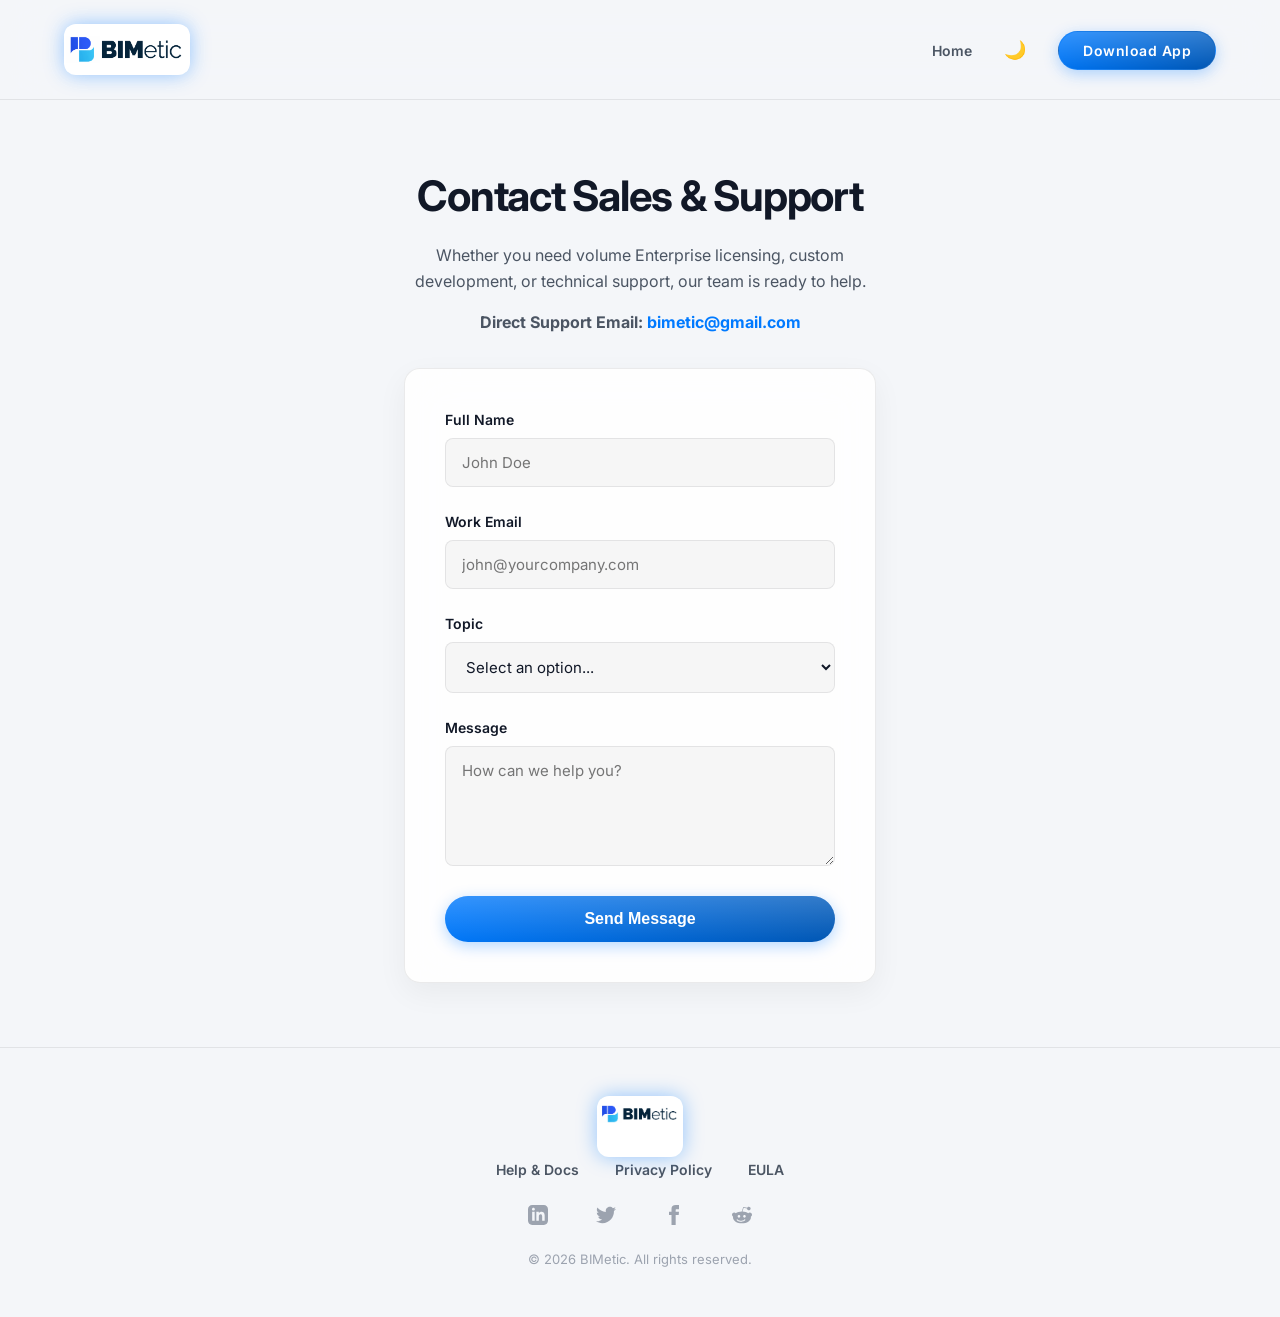
==== commit d35fed66: "Add files via upload" ====
--- a/contact.html
+++ b/contact.html
@@ -36,45 +36,6 @@
         }
     </style>
 </head>
-<body data-theme="light">
-<!DOCTYPE html>
-<html lang="en">
-<head>
-    <meta charset="UTF-8">
-    <meta name="viewport" content="width=device-width, initial-scale=1.0">
-    <title>BIMetic | Contact Us</title>
-    <link rel="icon" type="image/png" href="icon.png">
-    <!-- Open Graph / Social SEO Meta Tags -->
-    <meta property="og:title" content="BIMetic | Contact Us">
-    <meta property="og:description" content="Contact the BIMetic team for enterprise volume licensing or technical support.">
-    <meta property="og:image" content="logo.png">
-    <meta property="og:type" content="website">
-    <meta name="twitter:card" content="summary">
-    
-    <!-- Privacy-Friendly Analytics (Plausible) -->
-    <script defer data-domain="bimetic.com" src="https://plausible.io/js/script.js"></script>
-
-    <link rel="stylesheet" href="styles.css">
-    <style>
-        .doc-container {
-            max-width: 600px; /* Thinner for the contact form */
-            margin: 0 auto;
-            padding: 4rem 5%;
-            text-align: center;
-        }
-        .doc-container h1 {
-            font-size: 42px;
-            margin-bottom: 1rem;
-            color: var(--text-primary);
-        }
-        .doc-container p {
-            color: var(--text-secondary);
-            font-size: 16px;
-            margin-bottom: 1rem;
-            line-height: 1.6;
-        }
-    </style>
-</head>
 <body data-theme="light">
     <header class="navbar">
         <div class="logo">
--- a/styles.css
+++ b/styles.css
@@ -946,4 +946,54 @@
         margin: 0;
     }
 }
-
+
+/* Contact Form Styles */
+.contact-form {
+    background: var(--bg-card);
+    border: 1px solid var(--border-color);
+    border-radius: 16px;
+    padding: 40px;
+    backdrop-filter: blur(24px);
+    -webkit-backdrop-filter: blur(24px);
+    text-align: left;
+    box-shadow: 0 10px 30px rgba(0,0,0,0.05);
+}
+
+.form-group {
+    margin-bottom: 24px;
+}
+
+.form-group label {
+    display: block;
+    margin-bottom: 8px;
+    color: var(--text-primary);
+    font-weight: 600;
+    font-size: 14px;
+}
+
+.form-control {
+    width: 100%;
+    padding: 14px 16px;
+    background: rgba(0,0,0,0.03);
+    border: 1px solid var(--border-color);
+    border-radius: 8px;
+    color: var(--text-primary);
+    font-family: inherit;
+    font-size: 15px;
+    transition: var(--transition-smooth);
+}
+
+[data-theme="dark"] .form-control {
+    background: rgba(255,255,255,0.05);
+}
+
+.form-control:focus {
+    outline: none;
+    border-color: var(--primary-blue);
+    box-shadow: 0 0 0 3px rgba(0, 122, 255, 0.2);
+}
+
+textarea.form-control {
+    min-height: 120px;
+    resize: vertical;
+}
